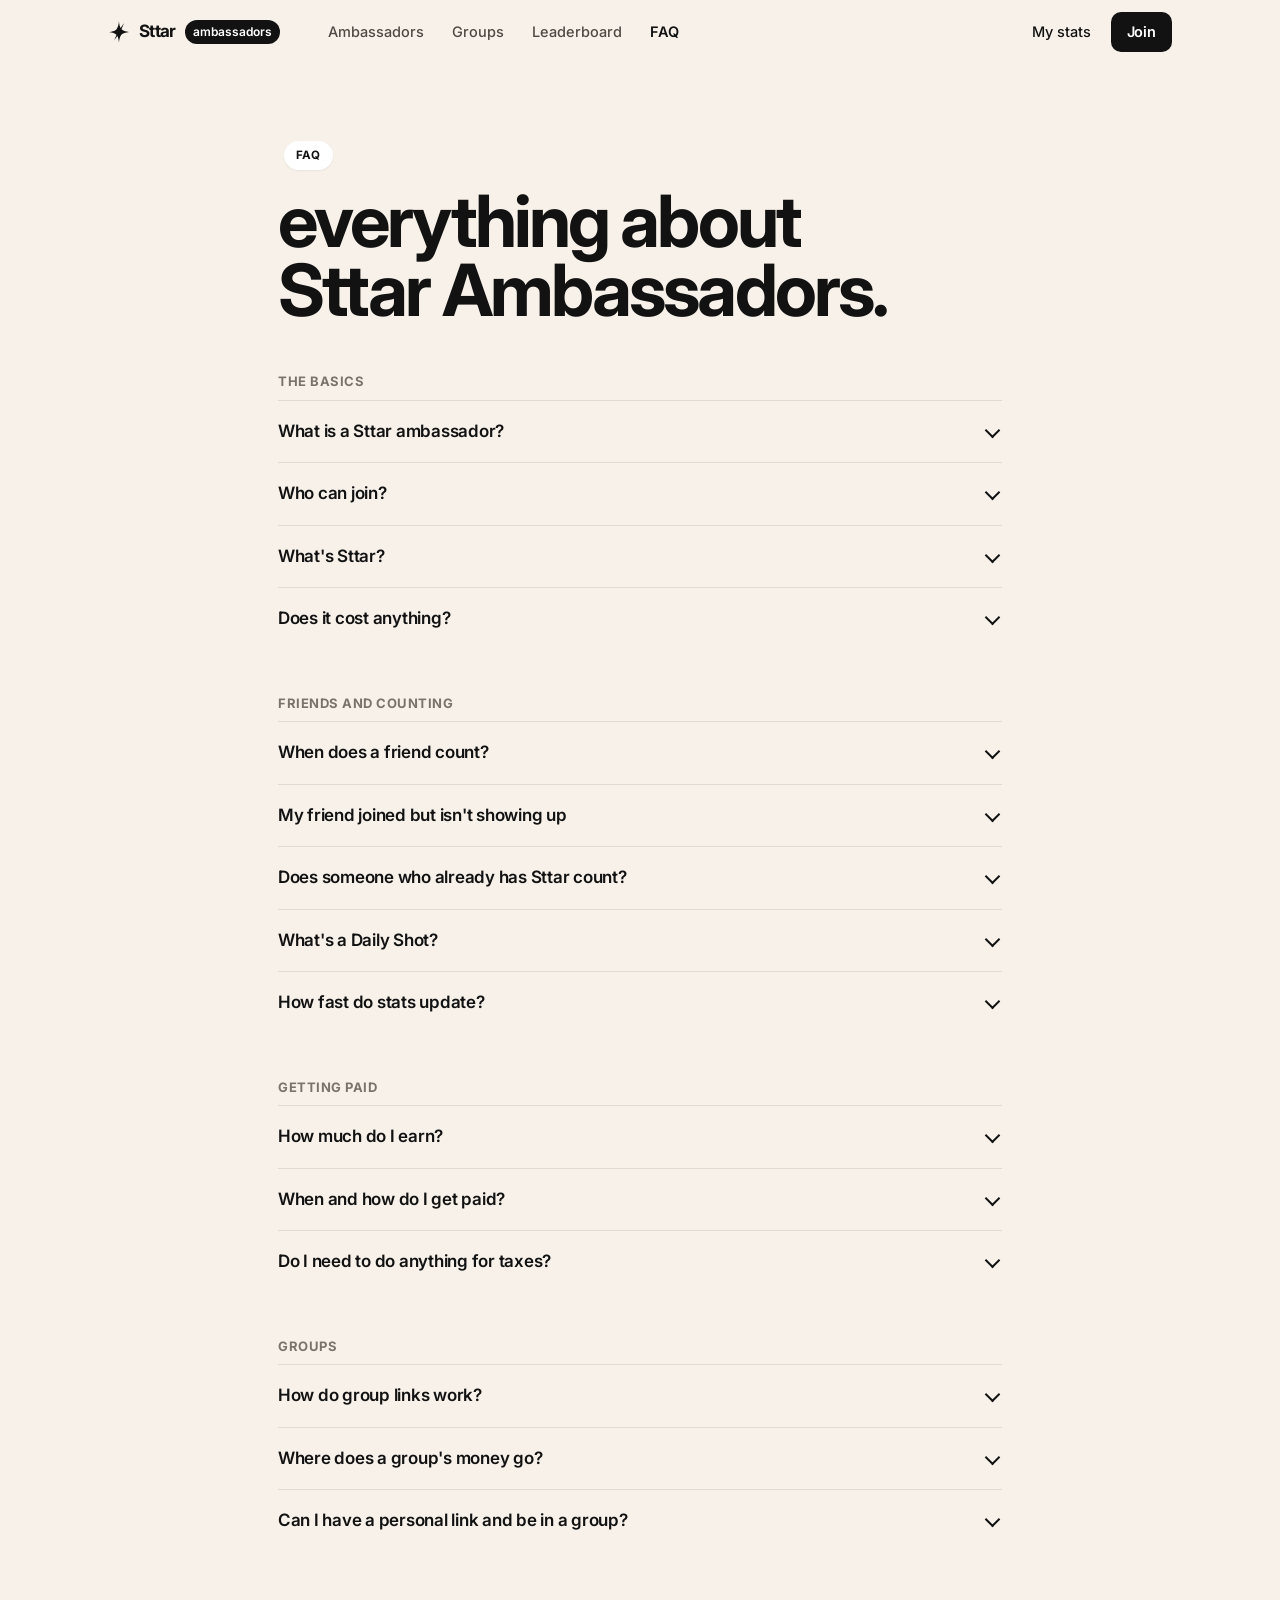
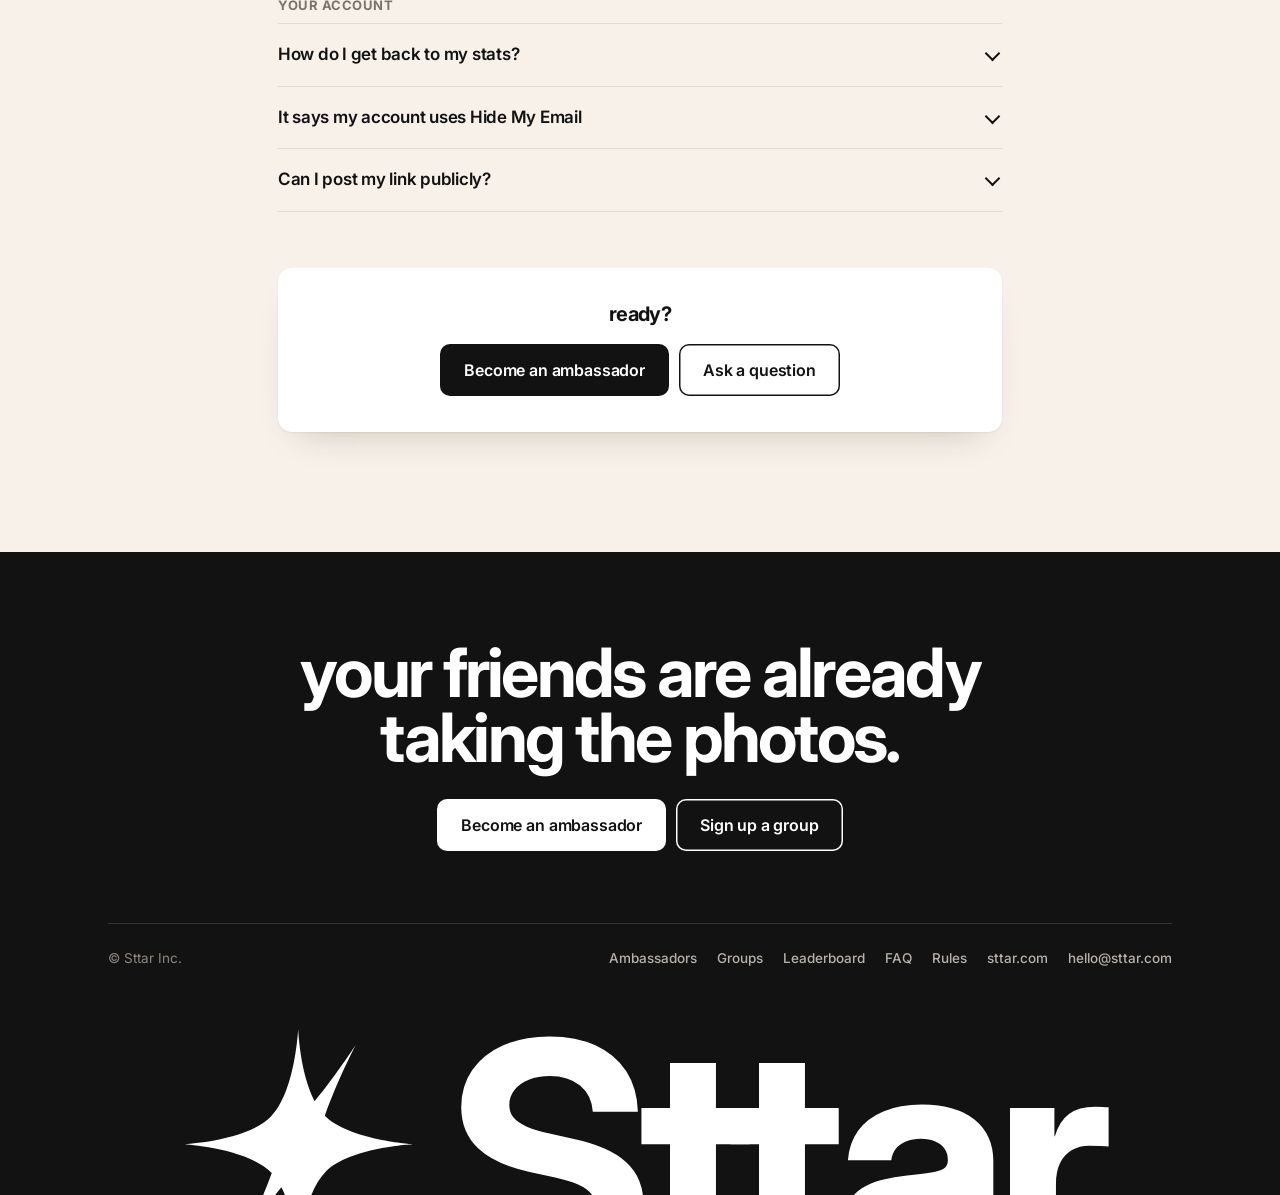
==== faq/index.html @ 3ce867e5 "Redesign with navigation, groups, leaderboard and FAQ" ====
<!doctype html>
<html lang="en">
<head>
<meta charset="utf-8">
<meta name="viewport" content="width=device-width, initial-scale=1, viewport-fit=cover">
<title>FAQ · Sttar Ambassadors</title>
<meta name="description" content="How Sttar Ambassadors works: links, counting friends, payouts and groups.">
<link rel="canonical" href="https://grow.sttar.com/faq/">
<meta property="og:type" content="website">
<meta property="og:site_name" content="Sttar">
<meta property="og:url" content="https://grow.sttar.com/faq/">
<meta property="og:title" content="FAQ · Sttar Ambassadors">
<meta property="og:description" content="How Sttar Ambassadors works: links, counting friends, payouts and groups.">
<meta property="og:image" content="https://sttar.com/assets/og-image.jpg">
<meta name="twitter:card" content="summary_large_image">
<meta name="theme-color" content="#F7F1EA">
<link rel="icon" href="https://sttar.com/favicon.ico" sizes="any">
<link rel="apple-touch-icon" href="https://sttar.com/assets/apple-touch-icon.png">
<link rel="preconnect" href="https://fonts.googleapis.com">
<link rel="preconnect" href="https://fonts.gstatic.com" crossorigin>
<link rel="stylesheet" href="https://fonts.googleapis.com/css2?family=Inter:wght@400;500;600;700;800&display=swap">
<link rel="stylesheet" href="/assets/grow.css">
</head>
<body data-page="faq">
<section class="section" style="padding-top:clamp(40px,6vw,80px)">
  <div class="container" style="max-width:820px">
    <span class="eyebrow pill">FAQ</span>
    <h1 class="h-lg">everything about<br>Sttar Ambassadors.</h1>
    <div class="faq" style="margin-top:48px">
      <h3>THE BASICS</h3>
      <details><summary>What is a Sttar ambassador?</summary><p>Someone who shares their own Sttar invite link with friends. When a new friend joins from it and starts posting, the ambassador gets paid.</p></details>
      <details><summary>Who can join?</summary><p>Anyone with a Sttar account. No follower count needed. Most friends join from group chats and direct messages.</p></details>
      <details><summary>What's Sttar?</summary><p>A social archive: up to five photos a day with your people, your friends' Daily Shots newest first with no algorithm, and an archive of your days that builds itself. <a href="https://sttar.com">sttar.com</a></p></details>
      <details><summary>Does it cost anything?</summary><p>No. Joining is free and so is Sttar.</p></details>

      <h3>FRIENDS AND COUNTING</h3>
      <details><summary>When does a friend count?</summary><p>When they make a brand-new Sttar account from your link, follow you first within 2 days, and post <span data-shots>3</span> Daily Shots in their first <span data-days>week</span>.</p></details>
      <details><summary>My friend joined but isn't showing up</summary><p>They need to follow you before anyone else. Your link opens your profile to make that easy. New friends appear on your stats page within an hour.</p></details>
      <details><summary>Does someone who already has Sttar count?</summary><p>No. Only accounts made after you got your link.</p></details>
      <details><summary>What's a Daily Shot?</summary><p>A photo posted to their Sttar of the Day. They can post up to 5 a day, and any <span data-shots>3</span> in their first <span data-days>week</span> count.</p></details>
      <details><summary>How fast do stats update?</summary><p>Every hour. Link visits update right away.</p></details>

      <h3 data-if-pay>GETTING PAID</h3>
      <details data-if-pay><summary>How much do I earn?</summary><p><b data-rate>$2</b> for each friend who qualifies<span data-if-cap>, up to <span data-cap>$50</span> a month</span>. Groups earn <b data-grate>$2</b> per friend for their cause<span data-if-gcap>, up to <span data-gcap>$200</span> a month</span>.</p></details>
      <details data-if-pay><summary>When and how do I get paid?</summary><p>Once a month by Venmo or Zelle, for friends who qualified the month before. Add where to send it on your stats page.</p></details>
      <details data-if-pay><summary>Do I need to do anything for taxes?</summary><p>You're responsible for taxes on what you earn. If you earn $600 or more in a year in the US, we may ask for tax details.</p></details>

      <h3>GROUPS</h3>
      <details><summary>How do group links work?</summary><p>Your sorority, frat or club signs up once and gets one link for everyone to share. A friend counts for the group when they join and follow your group's Sttar account first. <a href="/groups/">More about groups</a></p></details>
      <details><summary>Where does a group's money go?</summary><p>To the cause you pick when you sign up, like your philanthropy. We send it to the Venmo or Zelle you add on your group's stats page.</p></details>
      <details><summary>Can I have a personal link and be in a group?</summary><p>Yes, as long as the group uses a different Sttar account than yours, like a chapter account.</p></details>

      <h3>YOUR ACCOUNT</h3>
      <details><summary>How do I get back to my stats?</summary><p>Tap My stats at the top and sign in with your Sttar username and its email.</p></details>
      <details><summary>It says my account uses Hide My Email</summary><p>If you signed up to Sttar with Apple's Hide My Email, we can't check your email here. Message <a href="mailto:hello@sttar.com">hello@sttar.com</a> and we'll set you up.</p></details>
      <details><summary>Can I post my link publicly?</summary><p>Yes. Just mention you're a Sttar ambassador when you do. See the <a href="/rules/">program rules</a>.</p></details>
    </div>
    <div class="card center" style="margin-top:56px;padding:36px">
      <h2 class="h-md">ready?</h2>
      <div class="btn-row" style="justify-content:center;margin-top:20px"><a class="btn" href="/signup/">Become an ambassador</a><a class="btn ghost" href="mailto:hello@sttar.com">Ask a question</a></div>
    </div>
  </div>
</section>

<script src="/assets/grow.js"></script>
<script src="/assets/site.js"></script>
<script>
(function () { var G = window.GROW; G.get({ a: "public" }).then(function (d) { if (d && d.ok) G.fill(d.program); }).catch(function () {}); })();
</script>

</body>
</html>
---- assets/grow.css ----
/* grow.sttar.com — Sttar Ambassadors. Tokens follow sttar.com's design system. */
:root{
  --font-sans:'Inter',-apple-system,BlinkMacSystemFont,'Segoe UI',Roboto,'Helvetica Neue',Arial,sans-serif;
  --cream:#F7F1EA; --ink:#121212; --body:#4F4A45; --muted:#7A736C; --line:#E4DACF; --soft:#EFE7DD;
  --paper:#FFFFFF; --pink:#EA187E; --pink-200:#FFCBEB; --dark:#121212; --dark-2:#1E1E1E; --dark-line:#333;
  --ease:cubic-bezier(.22,.61,.36,1); --r:14px; --nav-h:64px;
  --shadow:0 1px 2px rgba(67,41,12,.07),0 18px 36px -22px rgba(67,41,12,.28);
}
*{box-sizing:border-box}
html{background:var(--cream);scroll-padding-top:calc(var(--nav-h) + 12px)}
body{margin:0;background:var(--cream);color:var(--body);font-family:var(--font-sans);font-size:16px;line-height:1.5;
  -webkit-font-smoothing:antialiased;-webkit-tap-highlight-color:transparent;padding-top:var(--nav-h)}
a{color:var(--ink)}
::selection{background:var(--pink-200)}
img{display:block;max-width:100%}
h1,h2,h3{color:var(--ink);margin:0;font-weight:700;letter-spacing:-.04em;text-wrap:balance}
p{margin:0}
[hidden]{display:none!important}

/* ---------- layout ---------- */
.container{width:100%;max-width:1160px;margin:0 auto;padding:0 clamp(20px,4vw,48px)}
.narrow{max-width:560px}
.section{padding:clamp(64px,10vw,120px) 0}
.section.tight{padding:clamp(40px,6vw,72px) 0}
.eyebrow{display:inline-block;font-size:13px;font-weight:600;letter-spacing:.02em;color:var(--muted);margin-bottom:16px}
.eyebrow.pill{padding:6px 12px;border-radius:99px;background:var(--paper);color:var(--ink);box-shadow:var(--shadow)}
.h-xl{font-size:clamp(48px,8.4vw,108px);line-height:.92;letter-spacing:-.05em}
.h-lg{font-size:clamp(38px,6vw,72px);line-height:.96}
.h-md{font-size:clamp(28px,4vw,40px);line-height:1.02}
.lede{font-size:clamp(17px,1.5vw,20px);line-height:1.5;color:var(--body);max-width:520px}
.center{text-align:center}
.center .lede{margin-left:auto;margin-right:auto}
.muted{color:var(--muted)}
.small{font-size:13.5px}

/* ---------- nav ---------- */
.nav{position:fixed;top:0;left:0;right:0;z-index:100;height:var(--nav-h);background:rgba(247,241,234,.84);
  -webkit-backdrop-filter:saturate(1.6) blur(14px);backdrop-filter:saturate(1.6) blur(14px);border-bottom:1px solid transparent;transition:border-color .2s var(--ease)}
.nav.scrolled{border-bottom-color:var(--line)}
.nav-in{height:100%;display:flex;align-items:center;gap:28px}
.brand{display:flex;align-items:center;gap:9px;text-decoration:none;color:var(--ink);flex:none}
.brand svg{width:22px;height:22px}
.brand b{font-size:17px;font-weight:700;letter-spacing:-.04em}
.brand i{font-style:normal;font-size:12px;font-weight:600;padding:3px 8px;border-radius:99px;background:var(--ink);color:#fff}
.nav-links{display:flex;gap:4px;margin-left:8px}
.nav-links a{padding:8px 12px;border-radius:8px;font-size:14.5px;font-weight:500;color:var(--body);text-decoration:none;transition:background .15s,color .15s}
.nav-links a:hover{background:rgba(18,18,18,.05);color:var(--ink)}
.nav-links a[aria-current=page]{color:var(--ink);font-weight:600}
.nav-right{margin-left:auto;display:flex;align-items:center;gap:8px}
.nav-right .link{font-size:14.5px;font-weight:500;color:var(--ink);text-decoration:none;padding:8px 12px;border-radius:8px}
.nav-right .link:hover{background:rgba(18,18,18,.05)}
.menu-btn{display:none;width:42px;height:42px;border:0;background:none;border-radius:8px;cursor:pointer;padding:0;align-items:center;justify-content:center}
.menu-btn span{display:block;width:20px;height:2px;background:var(--ink);border-radius:2px;position:relative;transition:background .2s}
.menu-btn span::before,.menu-btn span::after{content:"";position:absolute;left:0;width:20px;height:2px;background:var(--ink);border-radius:2px;transition:transform .2s var(--ease)}
.menu-btn span::before{top:-6px}.menu-btn span::after{top:6px}
.menu-open .menu-btn span{background:transparent}
.menu-open .menu-btn span::before{transform:translateY(6px) rotate(45deg)}
.menu-open .menu-btn span::after{transform:translateY(-6px) rotate(-45deg)}
.sheet{position:fixed;top:var(--nav-h);left:0;right:0;bottom:0;z-index:99;background:var(--cream);padding:20px clamp(20px,4vw,48px) 40px;
  display:flex;flex-direction:column;opacity:0;pointer-events:none;transform:translateY(-8px);transition:opacity .2s var(--ease),transform .2s var(--ease)}
.menu-open .sheet{opacity:1;pointer-events:auto;transform:none}
.sheet a{font-size:30px;font-weight:700;letter-spacing:-.04em;color:var(--ink);text-decoration:none;padding:10px 0;border-bottom:1px solid var(--line)}
.sheet a.btn{margin-top:24px;font-size:16px;letter-spacing:-.01em;border:0;padding:0 24px;color:#fff}
@media (max-width:860px){
  .nav-links,.nav-right .link{display:none}
  .menu-btn{display:inline-flex}
}
@media (min-width:861px){.sheet{display:none}}

/* ---------- buttons ---------- */
.btn{display:inline-flex;align-items:center;justify-content:center;gap:8px;height:52px;padding:0 24px;border:0;border-radius:10px;
  background:var(--ink);color:#fff;text-decoration:none;font:inherit;font-size:16px;font-weight:600;letter-spacing:-.01em;cursor:pointer;
  transition:transform .16s var(--ease),background .16s,opacity .16s;touch-action:manipulation;white-space:nowrap}
.btn:hover{background:#000}
.btn:active{transform:scale(.97)}
.btn:focus-visible{outline:none;box-shadow:0 0 0 4px rgba(18,18,18,.18)}
.btn[disabled]{opacity:.5;cursor:default}
.btn.ghost{background:transparent;color:var(--ink);box-shadow:inset 0 0 0 1.5px var(--ink)}
.btn.ghost:hover{background:rgba(18,18,18,.05)}
.btn.light{background:#fff;color:var(--ink)}
.btn.light:hover{background:var(--cream)}
.btn.ghost-light{background:transparent;color:#fff;box-shadow:inset 0 0 0 1.5px #fff}
.btn.ghost-light:hover{background:rgba(255,255,255,.08)}
.btn.sm{height:40px;padding:0 16px;font-size:14.5px}
.btn.block{display:flex;width:100%}
.btn-row{display:flex;gap:10px;flex-wrap:wrap}
.center .btn-row{justify-content:center}
.linkish{display:inline-block;padding:0;border:0;background:none;font:inherit;font-size:14px;font-weight:600;color:var(--ink);text-decoration:underline;text-underline-offset:3px;cursor:pointer}

/* ---------- hero ---------- */
.hero{padding:clamp(40px,7vw,88px) 0 clamp(56px,8vw,104px);overflow:hidden}
.hero-grid{display:grid;grid-template-columns:1.05fr .95fr;gap:clamp(32px,5vw,72px);align-items:center}
.hero .lede{margin-top:22px}
.hero .btn-row{margin-top:32px}
.hero-note{margin-top:16px;font-size:13.5px;color:var(--muted)}
@media (max-width:860px){.hero-grid{grid-template-columns:1fr}.hero-art{order:-1}}

.stack{position:relative;height:clamp(330px,40vw,480px);max-width:440px;margin:0 auto;width:100%}
.polaroid{position:absolute;width:54%;background:#fff;padding:9px 9px 32px;box-shadow:0 18px 40px -14px rgba(18,18,18,.35);transition:transform 1s var(--ease)}
.polaroid .ph{aspect-ratio:4/5;background:var(--soft);overflow:hidden}
.polaroid .ph img{width:100%;height:100%;object-fit:cover}
.polaroid .meta{position:absolute;left:10px;right:10px;bottom:11px;display:flex;justify-content:space-between;font-size:11px;font-weight:500;color:var(--muted);line-height:1}
.polaroid .meta b{color:var(--ink);font-weight:600}
.p1{left:2%;top:13%;transform:rotate(-4deg)}
.p2{left:23%;top:3%;transform:rotate(1deg);z-index:2}
.p3{right:1%;top:15%;transform:rotate(5deg);z-index:1}
.stack.in .p1{transform:rotate(-11deg) translate(-5%,3%)}
.stack.in .p2{transform:rotate(2deg) translateY(-2%)}
.stack.in .p3{transform:rotate(12deg) translate(5%,3%)}
.chip{position:absolute;z-index:3;display:flex;align-items:center;gap:10px;padding:9px 14px 9px 9px;background:#fff;border-radius:99px;
  box-shadow:var(--shadow);font-size:14px;font-weight:600;color:var(--ink);white-space:nowrap;opacity:0;transform:translateY(10px);transition:opacity .6s var(--ease) .5s,transform .6s var(--ease) .5s}
.stack.in .chip{opacity:1;transform:none}
.stack.in .chip.c2{transition-delay:.8s}
.chip .dot{width:30px;height:30px;border-radius:50%;background:var(--ink);color:#fff;display:grid;place-items:center;font-size:13px;font-weight:700}
.chip.c1{left:0;bottom:6%}
.chip.c2{right:0;bottom:26%}

/* ---------- reveal ---------- */
.reveal{opacity:0;transform:translateY(18px);transition:opacity .7s var(--ease),transform .7s var(--ease)}
.reveal.on{opacity:1;transform:none}
@media (prefers-reduced-motion:reduce){.reveal,.chip{opacity:1;transform:none;transition:none}.polaroid{transition:none}}

/* ---------- cards ---------- */
.card{background:var(--paper);border-radius:var(--r);padding:24px;box-shadow:var(--shadow)}
.card + .card{margin-top:14px}
.grid3{display:grid;grid-template-columns:repeat(3,1fr);gap:16px}
.grid2{display:grid;grid-template-columns:repeat(2,1fr);gap:16px}
@media (max-width:860px){.grid3,.grid2{grid-template-columns:1fr}}
.step{padding:28px 24px 26px}
.step .n{width:36px;height:36px;border-radius:50%;background:var(--ink);color:#fff;display:grid;place-items:center;font-weight:700;font-size:15px;margin-bottom:22px}
.step h3{font-size:22px;letter-spacing:-.03em;line-height:1.1}
.step p{margin-top:10px;font-size:15.5px}
.sec-head{margin-bottom:36px}
.sec-head .lede{margin-top:14px}

/* ---------- numbers band ---------- */
.band{display:grid;grid-template-columns:repeat(4,1fr);gap:16px}
.band .card{padding:22px}
.band .v{font-size:clamp(32px,4vw,44px);font-weight:800;letter-spacing:-.05em;color:var(--ink);line-height:1}
.band .l{margin-top:8px;font-size:13.5px;font-weight:600;color:var(--muted)}
@media (max-width:860px){.band{grid-template-columns:repeat(2,1fr)}}

/* ---------- calculator ---------- */
.calc{display:grid;grid-template-columns:1fr 1fr;gap:clamp(24px,4vw,56px);align-items:center}
.calc .big{font-size:clamp(72px,11vw,136px);font-weight:800;letter-spacing:-.06em;color:var(--ink);line-height:.9;font-variant-numeric:tabular-nums}
.calc .sub{margin-top:14px;font-size:15px;color:var(--muted)}
.range{width:100%;-webkit-appearance:none;appearance:none;height:6px;border-radius:6px;background:var(--soft);outline:none;margin:26px 0 10px}
.range::-webkit-slider-thumb{-webkit-appearance:none;appearance:none;width:28px;height:28px;border-radius:50%;background:var(--ink);cursor:pointer;box-shadow:0 0 0 6px #fff,0 2px 10px rgba(0,0,0,.25)}
.range::-moz-range-thumb{width:28px;height:28px;border:0;border-radius:50%;background:var(--ink);cursor:pointer;box-shadow:0 0 0 6px #fff,0 2px 10px rgba(0,0,0,.25)}
.range-labels{display:flex;justify-content:space-between;font-size:13px;color:var(--muted);font-weight:500}
.friends-n{font-size:22px;font-weight:700;color:var(--ink);letter-spacing:-.03em}
@media (max-width:860px){.calc{grid-template-columns:1fr}}

/* ---------- dark section ---------- */
.dark{background:var(--dark);color:#B8B2AB}
.dark h1,.dark h2,.dark h3{color:#fff}
.dark .eyebrow{color:#8E8780}
.dark .lede{color:#B8B2AB}
.dark .card{background:var(--dark-2);box-shadow:none;border:1px solid var(--dark-line)}
.tick{list-style:none;padding:0;margin:24px 0 0;display:grid;gap:12px}
.tick li{position:relative;padding-left:34px;font-size:16px}
.tick li::before{content:"✓";position:absolute;left:0;top:1px;width:22px;height:22px;border-radius:50%;background:var(--ink);color:#fff;font-size:12px;font-weight:700;display:grid;place-items:center}
.dark .tick li::before{background:#fff;color:var(--ink)}
.split{display:grid;grid-template-columns:1fr 1fr;gap:clamp(32px,5vw,80px);align-items:center}
@media (max-width:860px){.split{grid-template-columns:1fr}}
.groupcard{padding:28px}
.groupcard .gname{font-size:28px;font-weight:700;letter-spacing:-.04em;color:#fff;line-height:1.05}
.groupcard .gl{margin-top:6px;font-size:14px;color:#8E8780}
.groupcard .raise{margin-top:26px;display:flex;justify-content:space-between;align-items:baseline;border-top:1px solid var(--dark-line);padding-top:18px;font-size:14px}
.groupcard .raise b{font-size:40px;font-weight:800;letter-spacing:-.05em;color:#fff}
.groupcard .bar{margin-top:14px;height:8px;border-radius:8px;background:#333;overflow:hidden}
.groupcard .bar i{display:block;height:100%;width:0;background:#fff;border-radius:8px;transition:width 1.4s var(--ease) .2s}
.reveal.on .groupcard .bar i,.groupcard.on .bar i{width:64%}
.example{display:inline-block;margin-top:14px;font-size:12px;font-weight:600;color:#8E8780;letter-spacing:.02em}

/* ---------- leaderboard ---------- */
.lb-row{display:flex;align-items:center;gap:14px;padding:14px 0;border-top:1px solid var(--line)}
.lb-row:first-child{border-top:0;padding-top:4px}
.lb-row:last-child{padding-bottom:4px}
.lb-rank{width:32px;height:32px;flex:none;border-radius:50%;background:var(--soft);color:var(--ink);display:grid;place-items:center;font-size:14px;font-weight:700}
.lb-row:first-child .lb-rank{background:var(--ink);color:#fff}
.lb-name{flex:1;min-width:0;font-weight:600;font-size:16px;color:var(--ink);overflow:hidden;text-overflow:ellipsis;white-space:nowrap}
.lb-num{font-size:14px;color:var(--muted);white-space:nowrap}
.lb-num b{color:var(--ink);font-size:16px}
.lb-row.you .lb-name{font-weight:800}
.empty{padding:28px 8px;text-align:center;color:var(--muted);font-size:15px}
.empty b{display:block;color:var(--ink);font-size:18px;margin-bottom:6px;letter-spacing:-.02em}

/* ---------- faq ---------- */
.faq details{border-top:1px solid var(--line);padding:18px 0}
.faq details:last-of-type{border-bottom:1px solid var(--line)}
.faq summary{list-style:none;cursor:pointer;display:flex;justify-content:space-between;gap:16px;font-size:17px;font-weight:600;color:var(--ink);letter-spacing:-.015em}
.faq summary::-webkit-details-marker{display:none}
.faq summary::after{content:"";flex:none;width:9px;height:9px;margin:6px 4px 0 0;border-right:2px solid var(--ink);border-bottom:2px solid var(--ink);transform:rotate(45deg);transition:transform .2s var(--ease)}
.faq details[open] summary::after{transform:rotate(-135deg);margin-top:10px}
.faq details p{margin-top:10px;font-size:15.5px;max-width:680px}
.faq h3{font-size:13px;letter-spacing:.04em;font-weight:700;color:var(--muted);margin:44px 0 8px}
.faq h3:first-child{margin-top:0}

/* ---------- forms ---------- */
label{display:block;font-size:14px;font-weight:600;color:var(--ink);margin:0 0 7px}
.hint{display:block;font-size:13px;color:var(--muted);font-weight:400;margin-top:6px}
.field{margin-bottom:16px}
input[type=text],input[type=email]{width:100%;height:52px;padding:0 14px;border:1.5px solid var(--line);border-radius:10px;background:#fff;
  font:inherit;font-size:16px;color:var(--ink);outline:none;transition:border-color .15s;-webkit-appearance:none;appearance:none}
input:focus{border-color:var(--ink)}
.at{position:relative}
.at span{position:absolute;left:14px;top:0;height:52px;display:flex;align-items:center;color:var(--muted);font-size:16px;pointer-events:none}
.at input{padding-left:30px}
.msg{margin-top:12px;font-size:14.5px;font-weight:500;min-height:1.4em}
.msg.err{color:#B3261E}
.tabs{display:flex;padding:4px;border-radius:12px;background:var(--soft);gap:4px;margin-bottom:24px}
.tabs button{flex:1;border:0;background:none;font:inherit;font-size:15px;font-weight:600;color:var(--muted);padding:11px 10px;border-radius:9px;cursor:pointer}
.tabs button[aria-selected=true]{background:#fff;color:var(--ink);box-shadow:0 1px 3px rgba(0,0,0,.08)}
.legend{font-size:14px;font-weight:700;color:var(--muted);margin:22px 0 12px;padding-top:18px;border-top:1px solid var(--line)}
.form-wrap{display:grid;grid-template-columns:.9fr 1.1fr;gap:clamp(32px,5vw,80px);align-items:start}
@media (max-width:860px){.form-wrap{grid-template-columns:1fr}}

/* ---------- stats page ---------- */
.dash-head{display:flex;align-items:flex-end;justify-content:space-between;gap:20px;flex-wrap:wrap}
.dash-head h1{font-size:clamp(38px,6vw,64px);line-height:.95}
.dash-head .tagline{margin-top:10px;font-size:16px}
.tiles{display:grid;grid-template-columns:repeat(4,1fr);gap:12px;margin-top:28px}
.tile{background:#fff;border-radius:var(--r);padding:18px;box-shadow:var(--shadow)}
.tile .n{font-size:clamp(30px,4vw,40px);font-weight:800;letter-spacing:-.05em;color:var(--ink);line-height:1}
.tile .l{margin-top:8px;font-size:13px;font-weight:600;color:var(--muted)}
@media (max-width:640px){.tiles{grid-template-columns:repeat(2,1fr)}}
.dash{display:grid;grid-template-columns:1.15fr .85fr;gap:16px;margin-top:16px;align-items:start}
.dash > div{min-width:0}
.dash > div > .card + .card{margin-top:16px}
@media (max-width:900px){.dash{grid-template-columns:1fr}}
.card h2{font-size:20px;letter-spacing:-.03em;margin-bottom:14px}
.linkbox{display:block;padding:14px;border-radius:10px;background:var(--cream);font-size:15.5px;font-weight:600;color:var(--ink);word-break:break-all;margin-bottom:12px;user-select:all;-webkit-user-select:all}
.row{display:flex;gap:10px}
.row > *{flex:1}
.friend{display:flex;align-items:center;justify-content:space-between;gap:12px;padding:13px 0;border-top:1px solid var(--line)}
.friend:first-child{border-top:0;padding-top:2px}
.friend .who{font-weight:600;font-size:15.5px;color:var(--ink);overflow:hidden;text-overflow:ellipsis;white-space:nowrap}
.friend .meta{font-size:13px;color:var(--muted);margin-top:2px}
.dots{display:flex;gap:5px;flex:none}
.dots i{width:12px;height:12px;border-radius:50%;border:1.5px solid var(--ink)}
.dots i.on{background:var(--ink)}
.tag{flex:none;font-size:12.5px;font-weight:700;padding:5px 10px;border-radius:99px;background:var(--ink);color:#fff}
.tag.off{background:var(--soft);color:var(--muted)}
.money{display:flex;justify-content:space-between;align-items:baseline;gap:12px;padding:10px 0;font-size:15.5px}
.money + .money{border-top:1px solid var(--line)}
.money b{color:var(--ink);font-weight:700}
.money.big b{font-size:28px;letter-spacing:-.04em}
.caption{display:flex;align-items:center;gap:12px;width:100%;margin-top:10px;padding:13px 14px;border:0;border-radius:10px;background:var(--cream);
  font:inherit;font-size:14.5px;line-height:1.4;color:var(--ink);text-align:left;cursor:pointer;transition:transform .15s}
.caption:active{transform:scale(.985)}
.caption span{flex:1;word-break:break-word}
.caption em{flex:none;font-style:normal;font-size:12.5px;font-weight:700;padding:5px 10px;border-radius:99px;background:var(--ink);color:#fff}
.skeleton{color:transparent!important;background:var(--soft);border-radius:8px;animation:pulse 1.2s ease-in-out infinite}
@keyframes pulse{50%{opacity:.5}}

/* ---------- table (team) ---------- */
.scroll{overflow-x:auto;-webkit-overflow-scrolling:touch}
table{width:100%;border-collapse:collapse;font-size:14.5px}
th{font-size:12px;font-weight:700;color:var(--muted);text-align:right;padding:10px;white-space:nowrap}
td{padding:13px 10px;border-top:1px solid var(--line);text-align:right;white-space:nowrap;color:var(--ink)}
th:first-child,td:first-child{text-align:left}
tr.c{cursor:pointer}
tr.c td:first-child{font-weight:700}
tr.d td{background:var(--cream);white-space:normal;text-align:left;padding:14px}
.pill{display:inline-block;font-size:11.5px;font-weight:700;padding:3px 8px;border-radius:99px;background:var(--soft);color:var(--ink);margin-left:6px;vertical-align:2px}

/* ---------- footer ---------- */
.footer{background:var(--dark);color:#8E8780;padding:88px 0 0;overflow:hidden}
.footer-cta{text-align:center}
.footer-cta h2{color:#fff;font-size:clamp(36px,6vw,68px);line-height:.95}
.footer-cta .btn-row{justify-content:center;margin-top:30px}
.footer-row{display:flex;justify-content:space-between;align-items:center;gap:20px;flex-wrap:wrap;margin-top:72px;padding-top:24px;border-top:1px solid var(--dark-line);font-size:13.5px}
.footer-row nav{display:flex;gap:20px;flex-wrap:wrap}
.footer-row a{color:#B8B2AB;text-decoration:none;font-weight:500}
.footer-row a:hover{color:#fff}
.wordmark{display:flex;align-items:flex-start;justify-content:center;gap:.06em;margin-top:28px;height:.62em;font-size:clamp(110px,25vw,380px);overflow:hidden;line-height:1}
.wordmark svg{width:.72em;height:.72em;margin-top:.1em;margin-right:.04em;flex:none}
.wordmark span{font-weight:700;letter-spacing:-.05em;color:#fff;white-space:nowrap}
.foot-mini{padding:48px 0;text-align:center;font-size:13.5px;color:var(--muted)}
.foot-mini nav{display:flex;gap:18px;justify-content:center;flex-wrap:wrap}
.foot-mini a{color:var(--muted);text-decoration:none;font-weight:500}
.toolbar{display:flex;flex-wrap:wrap;gap:10px;align-items:center;margin-top:20px}
.toolbar .at{flex:1;min-width:200px}
.toolbar input{height:42px}
.toolbar .at span{height:42px}
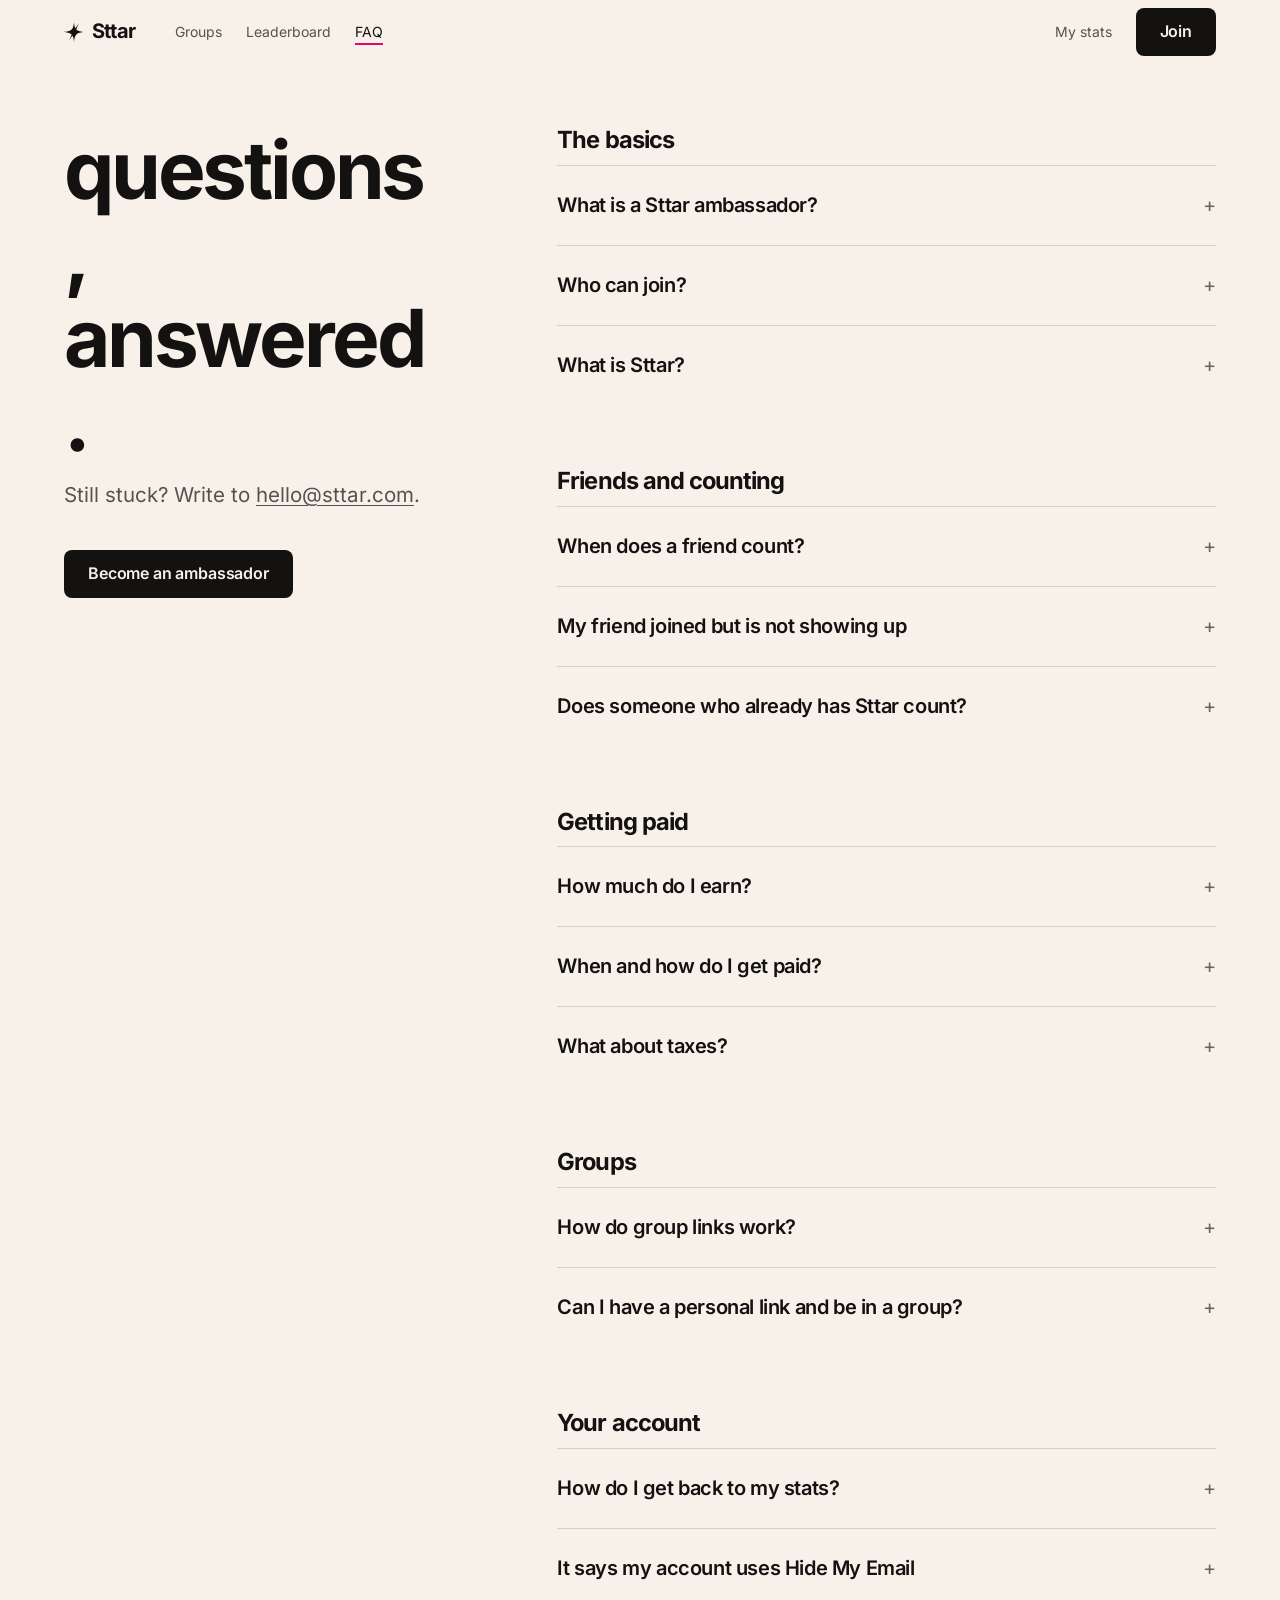
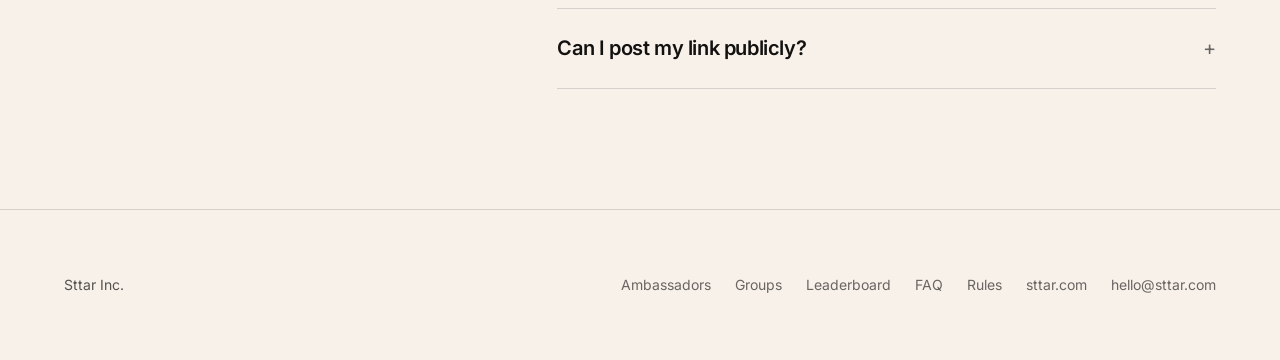
==== commit 1ea116e6: "Redesign: polaroid wall, no earnings cap" ====
--- a/faq/index.html
+++ b/faq/index.html
@@ -2,71 +2,64 @@
 <html lang="en">
 <head>
 <meta charset="utf-8">
+<script>document.documentElement.classList.add("js")</script>
 <meta name="viewport" content="width=device-width, initial-scale=1, viewport-fit=cover">
-<title>FAQ · Sttar Ambassadors</title>
-<meta name="description" content="How Sttar Ambassadors works: links, counting friends, payouts and groups.">
+<title>FAQ, Sttar ambassadors</title>
+<meta name="description" content="How Sttar ambassadors works: links, counting friends, payouts and groups.">
 <link rel="canonical" href="https://grow.sttar.com/faq/">
 <meta property="og:type" content="website">
 <meta property="og:site_name" content="Sttar">
 <meta property="og:url" content="https://grow.sttar.com/faq/">
-<meta property="og:title" content="FAQ · Sttar Ambassadors">
-<meta property="og:description" content="How Sttar Ambassadors works: links, counting friends, payouts and groups.">
+<meta property="og:title" content="FAQ, Sttar ambassadors">
+<meta property="og:description" content="How Sttar ambassadors works: links, counting friends, payouts and groups.">
 <meta property="og:image" content="https://sttar.com/assets/og-image.jpg">
 <meta name="twitter:card" content="summary_large_image">
 <meta name="theme-color" content="#F7F1EA">
 <link rel="icon" href="https://sttar.com/favicon.ico" sizes="any">
 <link rel="apple-touch-icon" href="https://sttar.com/assets/apple-touch-icon.png">
-<link rel="preconnect" href="https://fonts.googleapis.com">
-<link rel="preconnect" href="https://fonts.gstatic.com" crossorigin>
-<link rel="stylesheet" href="https://fonts.googleapis.com/css2?family=Inter:wght@400;500;600;700;800&display=swap">
-<link rel="stylesheet" href="/assets/grow.css">
+<link rel="preload" href="../assets/fonts/inter-latin-400-normal.woff2" as="font" type="font/woff2" crossorigin>
+<link rel="preload" href="../assets/fonts/inter-latin-700-normal.woff2" as="font" type="font/woff2" crossorigin>
+<link rel="stylesheet" href="../assets/site.css">
 </head>
-<body data-page="faq">
-<section class="section" style="padding-top:clamp(40px,6vw,80px)">
-  <div class="container" style="max-width:820px">
-    <span class="eyebrow pill">FAQ</span>
-    <h1 class="h-lg">everything about<br>Sttar Ambassadors.</h1>
-    <div class="faq" style="margin-top:48px">
-      <h3>THE BASICS</h3>
-      <details><summary>What is a Sttar ambassador?</summary><p>Someone who shares their own Sttar invite link with friends. When a new friend joins from it and starts posting, the ambassador gets paid.</p></details>
-      <details><summary>Who can join?</summary><p>Anyone with a Sttar account. No follower count needed. Most friends join from group chats and direct messages.</p></details>
-      <details><summary>What's Sttar?</summary><p>A social archive: up to five photos a day with your people, your friends' Daily Shots newest first with no algorithm, and an archive of your days that builds itself. <a href="https://sttar.com">sttar.com</a></p></details>
-      <details><summary>Does it cost anything?</summary><p>No. Joining is free and so is Sttar.</p></details>
+<body data-page="faq" data-footer="mini">
+<main class="sec-s">
+  <div class="container grid12 rows">
+    <div class="rows-head">
+      <h1>questions, answered.</h1>
+      <p class="lead">Still stuck? Write to <a href="mailto:hello@sttar.com">hello@sttar.com</a>.</p>
+      <div class="actions mt-xl"><a class="btn" href="/signup/">Become an ambassador</a></div>
+    </div>
+    <div class="rows-body faq">
+      <h2 class="group-head">The basics</h2>
+      <details><summary>What is a Sttar ambassador?</summary><p>Someone who shares their own Sttar invite link. When a new friend joins from it and starts posting, the ambassador gets paid.</p></details>
+      <details><summary>Who can join?</summary><p>Anyone with a Sttar account. You do not need followers. Most friends join from group chats.</p></details>
+      <details><summary>What is Sttar?</summary><p>Up to five photos a day with your people. Friends’ Daily Shots come newest first, with no algorithm, and your days build into an archive. <a href="https://sttar.com">sttar.com</a></p></details>
 
-      <h3>FRIENDS AND COUNTING</h3>
-      <details><summary>When does a friend count?</summary><p>When they make a brand-new Sttar account from your link, follow you first within 2 days, and post <span data-shots>3</span> Daily Shots in their first <span data-days>week</span>.</p></details>
-      <details><summary>My friend joined but isn't showing up</summary><p>They need to follow you before anyone else. Your link opens your profile to make that easy. New friends appear on your stats page within an hour.</p></details>
+      <h2 class="group-head">Friends and counting</h2>
+      <details><summary>When does a friend count?</summary><p>When they make a new Sttar account from your link, follow you first within 2 days, and post <span data-shots>3</span> Daily Shots in their first <span data-days>week</span>.</p></details>
+      <details><summary>My friend joined but is not showing up</summary><p>They need to follow you before anyone else. Your link opens your profile to make that easy. New friends appear on your stats page within an hour.</p></details>
       <details><summary>Does someone who already has Sttar count?</summary><p>No. Only accounts made after you got your link.</p></details>
-      <details><summary>What's a Daily Shot?</summary><p>A photo posted to their Sttar of the Day. They can post up to 5 a day, and any <span data-shots>3</span> in their first <span data-days>week</span> count.</p></details>
-      <details><summary>How fast do stats update?</summary><p>Every hour. Link visits update right away.</p></details>
 
-      <h3 data-if-pay>GETTING PAID</h3>
-      <details data-if-pay><summary>How much do I earn?</summary><p><b data-rate>$2</b> for each friend who qualifies<span data-if-cap>, up to <span data-cap>$50</span> a month</span>. Groups earn <b data-grate>$2</b> per friend for their cause<span data-if-gcap>, up to <span data-gcap>$200</span> a month</span>.</p></details>
+      <h2 class="group-head" data-if-pay>Getting paid</h2>
+      <details data-if-pay><summary>How much do I earn?</summary><p><span data-rate>$2</span> for each friend who qualifies<span data-if-cap>, up to <span data-cap>$50</span> a month</span>. Groups earn <span data-grate>$2</span> per friend for their cause<span data-if-gcap>, up to <span data-gcap>$200</span> a month</span>.</p></details>
       <details data-if-pay><summary>When and how do I get paid?</summary><p>Once a month by Venmo or Zelle, for friends who qualified the month before. Add where to send it on your stats page.</p></details>
-      <details data-if-pay><summary>Do I need to do anything for taxes?</summary><p>You're responsible for taxes on what you earn. If you earn $600 or more in a year in the US, we may ask for tax details.</p></details>
+      <details data-if-pay><summary>What about taxes?</summary><p>You are responsible for taxes on what you earn. If you earn $600 or more in a year in the US, we may ask for tax details.</p></details>
 
-      <h3>GROUPS</h3>
-      <details><summary>How do group links work?</summary><p>Your sorority, frat or club signs up once and gets one link for everyone to share. A friend counts for the group when they join and follow your group's Sttar account first. <a href="/groups/">More about groups</a></p></details>
-      <details><summary>Where does a group's money go?</summary><p>To the cause you pick when you sign up, like your philanthropy. We send it to the Venmo or Zelle you add on your group's stats page.</p></details>
-      <details><summary>Can I have a personal link and be in a group?</summary><p>Yes, as long as the group uses a different Sttar account than yours, like a chapter account.</p></details>
+      <h2 class="group-head">Groups</h2>
+      <details><summary>How do group links work?</summary><p>Your group signs up once and gets one link for everyone. A friend counts for the group when they join and follow your group’s Sttar account first. <a href="/groups/">More on groups</a></p></details>
+      <details><summary>Can I have a personal link and be in a group?</summary><p>Yes, as long as the group uses a different Sttar account, like a chapter account.</p></details>
 
-      <h3>YOUR ACCOUNT</h3>
+      <h2 class="group-head">Your account</h2>
       <details><summary>How do I get back to my stats?</summary><p>Tap My stats at the top and sign in with your Sttar username and its email.</p></details>
-      <details><summary>It says my account uses Hide My Email</summary><p>If you signed up to Sttar with Apple's Hide My Email, we can't check your email here. Message <a href="mailto:hello@sttar.com">hello@sttar.com</a> and we'll set you up.</p></details>
-      <details><summary>Can I post my link publicly?</summary><p>Yes. Just mention you're a Sttar ambassador when you do. See the <a href="/rules/">program rules</a>.</p></details>
-    </div>
-    <div class="card center" style="margin-top:56px;padding:36px">
-      <h2 class="h-md">ready?</h2>
-      <div class="btn-row" style="justify-content:center;margin-top:20px"><a class="btn" href="/signup/">Become an ambassador</a><a class="btn ghost" href="mailto:hello@sttar.com">Ask a question</a></div>
+      <details><summary>It says my account uses Hide My Email</summary><p>If you joined Sttar with Apple’s Hide My Email, we cannot check your email here. Write to <a href="mailto:hello@sttar.com">hello@sttar.com</a> and we will set you up.</p></details>
+      <details><summary>Can I post my link publicly?</summary><p>Yes. Say you are a Sttar ambassador when you do. See the <a href="/rules/">program rules</a>.</p></details>
     </div>
   </div>
-</section>
-
-<script src="/assets/grow.js"></script>
-<script src="/assets/site.js"></script>
+</main>
+<script src="../assets/grow.js"></script>
+<script src="../assets/site.js"></script>
 <script>
 (function () { var G = window.GROW; G.get({ a: "public" }).then(function (d) { if (d && d.ok) G.fill(d.program); }).catch(function () {}); })();
 </script>
-
 </body>
 </html>
--- a/assets/site.css
+++ b/assets/site.css
@@ -0,0 +1,347 @@
+/* Hallmark · shape: Split Studio, a join page built around the friend rule · genre: editorial · theme: brand · redesign: full · job: join
+ * paper: oklch(96.1% 0.011 72) · accent: oklch(61.3% 0.239 0) · display: Inter · body: Inter · hero: Corridor (/), Stage (/groups), Banner (/signup), Banner (/me), Banner (/leaderboard), Banner (/faq), Banner (/rules), Banner (/team) · nav: edge-aligned, the wordmark and the join action · footer: statement over a wordmark mast · signature: a wall of real Sttar Daily Shots floating around the offer
+ * axes: cream/grotesk/pink signal · posture: Restrained · contrast: pass · fold: pass · v2.0.0 */
+/* Hallmark · pre-emit critique: P4 H4 E4 S4 R4 V4 · weakest: S, the program could sit on any referral page; led with the friend rule and the real app instead of reward copy */
+/* Hallmark · waive 1 · --font-display is Inter, the face sttar.com and the Sttar app declare · the Sttar brand face is kept by this redesign of the ambassador pages */
+/* Hallmark · waive 44c · hero: Corridor (/) with the photos as a wall around the centred card · the Sttar Daily Shots surround the offer on purpose, so there is no visual beside the text */
+/* Hallmark · waive 78 · /faq and /rules are long documents whose heads are inline group labels under one h1 · the FAQ and rules read as one list of answers, not as sections */
+/* Hallmark · waive 42 · nav: edge-aligned, stamped above · the Sttar wordmark and the join action sit where sttar.com's own bar puts them */
+@import url("./tokens.css");
+@import url("./base.css");
+
+@font-face { font-family: "Inter"; font-style: normal; font-weight: 400; font-display: swap; src: url("./fonts/inter-latin-400-normal.woff2") format("woff2"); }
+@font-face { font-family: "Inter"; font-style: normal; font-weight: 600; font-display: swap; src: url("./fonts/inter-latin-600-normal.woff2") format("woff2"); }
+@font-face { font-family: "Inter"; font-style: normal; font-weight: 700; font-display: swap; src: url("./fonts/inter-latin-700-normal.woff2") format("woff2"); }
+
+/* ---------- page frame ---------- */
+:root { --nav-h: 64px; }
+body { padding-top: var(--nav-h); color: var(--color-ink-2); }
+h1, h2, h3 { color: var(--color-ink); }
+.wrap-narrow { max-width: 880px; }
+.muted { color: var(--color-muted); }
+.small { font-size: var(--text-sm); }
+.stack-sm > * + * { margin-top: var(--space-sm); }
+.stack-md > * + * { margin-top: var(--space-md); }
+.stack-lg > * + * { margin-top: var(--space-lg); }
+.mt-lg { margin-top: var(--space-lg); }
+.mt-xl { margin-top: var(--space-xl); }
+.mt-2xl { margin-top: var(--space-2xl); }
+.grid12 { display: grid; grid-template-columns: repeat(12, minmax(0, 1fr)); gap: var(--gap-columns); }
+
+/* ---------- nav ---------- */
+.nav { position: fixed; inset: 0 0 auto 0; z-index: var(--z-sticky-nav); height: var(--nav-h); background: var(--color-paper); border-bottom: var(--rule-hair) solid transparent; transition: border-color var(--dur-short) var(--ease-out); }
+.nav.scrolled { border-bottom-color: var(--color-rule); }
+.nav .container { height: 100%; display: flex; align-items: center; gap: var(--space-xl); }
+.wordmark { display: inline-flex; align-items: center; gap: var(--space-xs); color: var(--color-ink); text-decoration: none; font-weight: 700; font-size: var(--text-lg); letter-spacing: -0.04em; }
+.wordmark svg { width: 20px; height: 20px; }
+.nav-links { display: flex; gap: var(--space-lg); }
+.faq a { white-space: nowrap; }
+.nav-links a, .nav-right .link { color: var(--color-ink-2); text-decoration: none; font-size: var(--text-sm); font-weight: 400; white-space: nowrap; }
+.nav-links a:hover, .nav-right .link:hover { color: var(--color-ink); }
+.nav-links a[aria-current="page"] { color: var(--color-ink); text-decoration: underline; text-decoration-color: var(--color-accent); text-decoration-thickness: 2px; text-underline-offset: 0.4em; }
+.nav-right { margin-left: auto; display: flex; align-items: center; gap: var(--space-lg); }
+.menu-btn { display: none; width: 44px; height: 44px; border: 0; background: none; color: var(--color-ink); cursor: pointer; padding: 0; }
+.menu-btn svg { width: 22px; height: 22px; margin: auto; }
+.sheet { position: fixed; inset: var(--nav-h) 0 0 0; z-index: var(--z-sticky); background: var(--color-paper); padding: var(--space-lg) var(--gutter); display: flex; flex-direction: column; opacity: 0; transform: translateY(-8px); pointer-events: none; transition: opacity var(--dur-short) var(--ease-out), transform var(--dur-short) var(--ease-out); }
+.menu-open .sheet { opacity: 1; transform: none; pointer-events: auto; }
+.sheet a:not(.btn) { color: var(--color-ink); text-decoration: none; font-size: var(--text-2xl); font-weight: 700; letter-spacing: -0.04em; padding-block: var(--space-sm); border-bottom: var(--rule-hair) solid var(--color-rule); }
+.sheet .btn { margin-top: var(--space-xl); }
+@media (max-width: 60rem) { .nav-links, .nav-right .link { display: none; } .menu-btn { display: grid; } }
+@media (min-width: 60.01rem) { .sheet { display: none; } }
+
+/* ---------- controls ---------- */
+.btn { display: inline-flex; align-items: center; justify-content: center; min-height: 48px; padding: 0 var(--space-lg); border: 0; border-radius: var(--radius-control); background: var(--color-ink); color: var(--color-paper); font-size: var(--text-md); font-weight: 600; letter-spacing: -0.01em; text-decoration: none; white-space: nowrap; cursor: pointer; transition: background-color var(--dur-micro) var(--ease-out), transform var(--dur-micro) var(--ease-out); }
+.btn:hover { background: var(--color-ink-3); }
+.btn:active { transform: scale(0.98); }
+.btn:disabled { opacity: 0.55; cursor: not-allowed; }
+.btn-quiet { display: inline-flex; align-items: center; min-height: 48px; padding: 0 var(--space-lg); border-radius: var(--radius-control); color: var(--color-ink); box-shadow: inset 0 0 0 1.5px var(--color-ink); font-weight: 600; text-decoration: none; white-space: nowrap; background: transparent; border: 0; font-size: var(--text-md); cursor: pointer; transition: background-color var(--dur-micro) var(--ease-out); }
+.btn-quiet:hover { background: var(--color-paper-3); }
+.btn-quiet:active { transform: scale(0.98); }
+.btn-quiet:disabled { opacity: 0.55; cursor: not-allowed; }
+.on-ink .btn { background: var(--color-paper); color: var(--color-ink); }
+.on-ink .btn:hover { background: var(--color-paper-3); }
+.on-ink .btn-quiet { color: var(--color-paper); box-shadow: inset 0 0 0 1.5px var(--color-paper); }
+.on-ink .btn-quiet:hover { background: var(--color-ink-3); }
+.actions { display: flex; flex-wrap: wrap; gap: var(--space-sm); }
+.textlink { padding: 0; border: 0; background: none; font: inherit; font-size: var(--text-sm); font-weight: 600; color: var(--color-ink); text-decoration: underline; text-underline-offset: 0.2em; cursor: pointer; }
+.textlink:active { opacity: 0.7; }
+.textlink:disabled { opacity: 0.55; cursor: not-allowed; }
+
+/* ---------- sections ---------- */
+.sec { padding-block: var(--section-gap); }
+.sec-s { padding-block: var(--section-gap-s); }
+main.sec-s, main > .sec-s { padding-block: var(--space-2xl) var(--section-gap-s); }
+.well { background: var(--color-paper-3); }
+.on-ink { background: var(--color-ink); color: var(--color-on-ink-2); }
+.on-ink h1, .on-ink h2, .on-ink h3 { color: var(--color-on-ink); }
+.on-ink a { color: var(--color-on-ink); }
+.rule-top { border-top: var(--rule-hair) solid var(--color-rule); }
+
+/* ---------- hero (Stage) ---------- */
+.hero { min-height: calc(100dvh - var(--nav-h)); display: grid; align-items: center; padding-block: var(--space-2xl); }
+.hero .grid12 { align-items: end; }
+.hero-text { padding-bottom: var(--space-md); }
+.hero-text { grid-column: 1 / span 5; }
+.hero-text .lead { margin-top: var(--space-lg); color: var(--color-ink-2); }
+.hero-text .actions { margin-top: var(--space-xl); }
+.hero-art { grid-column: 7 / span 6; }
+@media (max-width: 60rem) { .hero { min-height: 0; } .hero-text, .hero-art { grid-column: 1 / -1; } .hero-art { order: -1; } }
+
+/* the signature: a deck of Daily Shots that deals a new one every few seconds */
+.deck { position: relative; width: min(100%, 520px); aspect-ratio: 1 / 1.08; margin-inline: auto; }
+.deck.small { width: min(100%, 420px); }
+.card { position: absolute; left: 14%; top: 4%; width: 68%; margin: 0; background: var(--color-paper-2); padding: var(--space-sm) var(--space-sm) var(--space-2xl); box-shadow: var(--shadow-photo);
+  transform: translate(calc(var(--i, 0) * 12px), calc(var(--i, 0) * 9px)) rotate(var(--r, 0deg)); transition: transform 700ms var(--ease-out), opacity 500ms var(--ease-out); }
+.card .ph { position: relative; overflow: hidden; }
+.card .ph img { width: 100%; height: auto; aspect-ratio: 4 / 5; object-fit: cover; }
+.card .ph::after { content: ""; position: absolute; inset: 0; background: var(--color-paper-2); opacity: 0; pointer-events: none; }
+.card.dev .ph::after { animation: develop 1400ms var(--ease-out) both; }
+@keyframes develop { from { opacity: 0.92; } to { opacity: 0; } }
+.card figcaption { position: absolute; left: var(--space-md); right: var(--space-md); bottom: var(--space-lg); display: flex; justify-content: space-between; align-items: baseline; font-size: var(--text-sm); color: var(--color-muted); line-height: 1; }
+.card figcaption b { color: var(--color-ink); font-weight: 600; }
+.js .card.out { transform: translate(70%, -14%) rotate(16deg); opacity: 0; }
+.js .card.out-left { transform: translate(-70%, -10%) rotate(-16deg); opacity: 0; }
+.deck-bar { display: flex; justify-content: center; margin-top: var(--space-md); }
+.deck-bar .textlink { color: var(--color-muted); }
+@media (max-width: 40rem) { .deck { width: min(100%, 340px); } }
+
+/* a month of Daily Shots drifting past; pauses on hover, focus and its button */
+.rail { overflow: hidden; padding-block: var(--space-xl) var(--space-2xl); }
+.rail-track { display: flex; gap: var(--space-lg); width: max-content; animation: drift 70s linear infinite; }
+.rail:hover .rail-track, .rail:focus-within .rail-track, .rail.paused .rail-track { animation-play-state: paused; }
+@keyframes drift { from { transform: translateX(0); } to { transform: translateX(-50%); } }
+.mini { flex: none; width: 210px; margin: 0; background: var(--color-paper-2); padding: var(--space-xs) var(--space-xs) var(--space-xl); box-shadow: var(--shadow-card), var(--shadow-photo); position: relative; transform: rotate(var(--r, 0deg)); transition: transform var(--dur-short) var(--ease-out); }
+.mini:hover { transform: rotate(0deg) translateY(-6px); }
+.mini img { width: 100%; height: auto; aspect-ratio: 4 / 5; object-fit: cover; }
+.mini figcaption { position: absolute; left: var(--space-sm); right: var(--space-sm); bottom: var(--space-sm); display: flex; justify-content: space-between; font-size: var(--text-xs); color: var(--color-muted); line-height: 1; }
+.mini figcaption b { color: var(--color-ink); font-weight: 600; }
+.rail-head { display: flex; justify-content: space-between; align-items: flex-end; gap: var(--space-lg); flex-wrap: wrap; }
+.rail-head .lead { margin-top: var(--space-md); }
+@media (prefers-reduced-motion: reduce) {
+  .rail { overflow-x: auto; }
+  .rail-track { animation: none; }
+  .card, .mini { transition: none; }
+  .card.dev .ph::after { animation: none; }
+}
+
+/* scroll reveal, only when scripts run: rows rise into place once */
+.js .reveal { opacity: 0; transform: translateY(24px); transition: opacity 600ms var(--ease-out), transform 600ms var(--ease-out); transition-delay: calc(var(--n, 0) * 90ms); }
+.js .reveal.on { opacity: 1; transform: none; }
+@media (prefers-reduced-motion: reduce) { .js .reveal { opacity: 1; transform: none; transition: none; } }
+
+/* the photo in a split drops in like it was just tossed on the table */
+.js .photo.reveal { transform: translateY(40px) rotate(-10deg); }
+.js .photo.reveal.on { transform: rotate(-2deg); }
+
+/* ---------- rows: the friend rule, FAQ ---------- */
+.rows { align-items: start; }
+.rows-head { grid-column: 1 / span 4; position: sticky; top: calc(var(--nav-h) + var(--space-xl)); }
+.rows-head .lead { margin-top: var(--space-md); }
+.rows-body { grid-column: 6 / span 7; }
+@media (max-width: 60rem) { .rows-head, .rows-body { grid-column: 1 / -1; position: static; } }
+ol.rule { list-style: none; margin: 0; padding: 0; counter-reset: rule; }
+ol.rule li { counter-increment: rule; display: grid; grid-template-columns: minmax(0, 120px) minmax(0, 1fr); gap: var(--space-lg); padding-block: var(--space-xl); border-top: var(--rule-hair) solid var(--color-rule); }
+ol.rule li:last-child { border-bottom: var(--rule-hair) solid var(--color-rule); }
+ol.rule li::before { content: counter(rule); font-size: var(--text-display); font-weight: 700; letter-spacing: -0.05em; line-height: 0.85; color: var(--color-ink); font-variant-numeric: tabular-nums; }
+ol.rule h3 { font-size: var(--text-title); }
+ol.rule p { margin-top: var(--space-xs); }
+@media (max-width: 40rem) { ol.rule li { grid-template-columns: minmax(0, 64px) minmax(0, 1fr); } ol.rule li::before { font-size: var(--text-3xl); } }
+
+.faq details { border-top: var(--rule-hair) solid var(--color-rule); }
+.faq details:last-of-type { border-bottom: var(--rule-hair) solid var(--color-rule); }
+.faq summary { list-style: none; cursor: pointer; display: flex; justify-content: space-between; gap: var(--space-md); padding-block: var(--space-lg); font-size: var(--text-lg); font-weight: 600; letter-spacing: -0.02em; color: var(--color-ink); }
+.faq summary::-webkit-details-marker { display: none; }
+.faq summary::after { content: "+"; flex: none; font-weight: 400; color: var(--color-muted); }
+.faq details[open] summary::after { content: "\2212"; }
+.faq details p { padding-bottom: var(--space-lg); max-width: 60ch; }
+.faq h2 + details, .faq .group-head + details { margin-top: var(--space-md); }
+.group-head { font-size: var(--text-title); margin-top: var(--space-2xl); margin-bottom: var(--space-sm); }
+.rows-body > .group-head:first-child { margin-top: 0; }
+.faq h2.group-head + details { margin-top: 0; }
+
+/* ---------- the month control ---------- */
+.month { align-items: center; }
+.month-control { grid-column: 1 / span 6; }
+.month-out { grid-column: 8 / span 5; }
+.figure-xl { font-size: clamp(5rem, 12vw, 10rem); font-weight: 700; letter-spacing: -0.06em; line-height: 0.85; color: var(--color-ink); font-variant-numeric: tabular-nums; }
+.month-out p { margin-top: var(--space-md); }
+.range { width: 100%; margin-block: var(--space-xl) var(--space-sm); accent-color: var(--color-ink); height: 44px; cursor: pointer; }
+.range-ends { display: flex; justify-content: space-between; font-size: var(--text-sm); color: var(--color-muted); }
+@media (max-width: 60rem) { .month-control, .month-out { grid-column: 1 / -1; } }
+
+/* ---------- product split ---------- */
+.split-text { grid-column: 1 / span 5; align-self: center; }
+.split-text .lead { margin-top: var(--space-md); }
+.split-art { grid-column: 7 / span 6; display: flex; justify-content: center; }
+.split.flip .split-text { grid-column: 8 / span 5; }
+.split.flip .split-art { grid-column: 1 / span 6; grid-row: 1; }
+@media (max-width: 60rem) { .split-text, .split-art, .split.flip .split-text, .split.flip .split-art { grid-column: 1 / -1; grid-row: auto; } }
+.screen { width: min(340px, 80%); margin: 0; }
+.screen img { width: 100%; height: auto; border-radius: var(--radius-screen); box-shadow: var(--shadow-photo); }
+.screen figcaption { margin-top: var(--space-md); font-size: var(--text-sm); color: var(--color-muted); text-align: center; }
+.on-ink .screen figcaption { color: var(--color-on-ink-2); }
+dl.facts { margin: var(--space-xl) 0 0; display: grid; gap: 0; }
+dl.facts div { display: grid; grid-template-columns: minmax(0, 11rem) minmax(0, 1fr); gap: var(--space-md); padding-block: var(--space-md); border-top: var(--rule-hair) solid var(--color-rule); }
+.on-ink dl.facts div { border-top-color: var(--color-ink-3); }
+dl.facts dt { font-weight: 600; color: var(--color-ink); }
+.on-ink dl.facts dt { color: var(--color-on-ink); }
+dl.facts dd { margin: 0; }
+@media (max-width: 40rem) { dl.facts div { grid-template-columns: minmax(0, 1fr); gap: var(--space-2xs); } }
+.photo { margin: 0; width: min(380px, 86%); background: var(--color-paper-2); padding: var(--space-xs) var(--space-xs) var(--space-xl); box-shadow: var(--shadow-photo); transform: rotate(-2deg); position: relative; }
+.photo img { width: 100%; height: auto; }
+.photo figcaption { position: absolute; left: var(--space-sm); bottom: var(--space-sm); font-size: var(--text-xs); color: var(--color-muted); }
+
+/* ---------- figures band (real numbers only, hidden until there are enough) ---------- */
+.figures { display: grid; grid-template-columns: repeat(4, minmax(0, 1fr)); }
+.figures div { padding-inline: var(--space-lg); border-left: var(--rule-hair) solid var(--color-rule); }
+.figures div:first-child { padding-left: 0; border-left: 0; }
+.figures b { display: block; font-size: var(--text-display-s); font-weight: 700; letter-spacing: -0.05em; color: var(--color-ink); font-variant-numeric: tabular-nums; line-height: 1; }
+.figures span { display: block; margin-top: var(--space-xs); font-size: var(--text-sm); color: var(--color-muted); }
+@media (max-width: 40rem) { .figures { grid-template-columns: repeat(2, minmax(0, 1fr)); row-gap: var(--space-xl); } .figures div:nth-child(3) { padding-left: 0; border-left: 0; } }
+
+/* ---------- leaderboard rows ---------- */
+.board { width: 100%; border-collapse: collapse; font-size: var(--text-md); }
+.board th { text-align: right; font-size: var(--text-sm); font-weight: 400; color: var(--color-muted); padding: var(--space-sm) var(--space-sm) var(--space-sm) 0; }
+.board th:first-child, .board th:nth-child(2) { text-align: left; }
+.board td { padding: var(--space-md) var(--space-sm) var(--space-md) 0; border-top: var(--rule-hair) solid var(--color-rule); text-align: right; font-variant-numeric: tabular-nums; color: var(--color-ink); white-space: nowrap; }
+.board td:first-child { width: 3rem; text-align: left; color: var(--color-muted); }
+.board td:nth-child(2) { text-align: left; font-weight: 600; white-space: normal; }
+.board tr.you td { background: var(--color-paper-3); }
+.empty { padding-block: var(--space-2xl); color: var(--color-muted); }
+.empty b { display: block; color: var(--color-ink); font-size: var(--text-lg); margin-bottom: var(--space-2xs); }
+
+/* ---------- forms ---------- */
+.form-grid { align-items: start; }
+.form-intro { grid-column: 1 / span 5; }
+.form-intro .lead { margin-top: var(--space-md); }
+.form-card { grid-column: 7 / span 6; background: var(--color-paper-2); border-radius: var(--radius-card); padding: var(--space-lg) var(--space-xl); box-shadow: var(--shadow-card); }
+@media (max-width: 60rem) { .form-intro, .form-card { grid-column: 1 / -1; } .form-card { padding: var(--space-lg); } }
+label { display: block; font-size: var(--text-sm); font-weight: 600; color: var(--color-ink); margin-bottom: var(--space-xs); }
+.hint { display: block; min-height: 1lh; font-size: var(--text-sm); color: var(--color-muted); margin-top: var(--space-xs); }
+.field + .field { margin-top: var(--space-md); }
+input[type="text"], input[type="email"] { width: 100%; height: 48px; padding: 0 var(--space-md); border: 1.5px solid var(--color-field-edge); border-radius: var(--radius-control); background: var(--color-paper-2); font-size: var(--text-md); color: var(--color-ink); appearance: none; }
+input[type="text"]:focus-visible, input[type="email"]:focus-visible { outline: 2px solid var(--color-focus); outline-offset: -2px; }
+input:disabled { opacity: 0.55; cursor: not-allowed; }
+.at { position: relative; }
+.at span { position: absolute; left: var(--space-md); top: 0; height: 48px; display: flex; align-items: center; color: var(--color-muted); pointer-events: none; }
+.at input { padding-left: var(--space-xl); }
+.msg { margin-top: var(--space-md); min-height: 1lh; font-size: var(--text-sm); font-weight: 400; color: var(--color-ink); }
+.msg.err { color: var(--color-error); }
+.tabs { display: flex; gap: var(--space-2xs); padding: var(--space-2xs); border-radius: var(--radius-control); background: var(--color-paper-3); margin-bottom: var(--space-lg); }
+.tabs button { flex: 1; min-height: 44px; border: 0; border-radius: var(--radius-inner); background: transparent; font-size: var(--text-md); font-weight: 600; color: var(--color-muted); cursor: pointer; }
+.tabs button[aria-selected="true"] { background: var(--color-paper-2); color: var(--color-ink); }
+.tabs button:active { transform: scale(0.98); }
+.tabs button:disabled { opacity: 0.55; cursor: not-allowed; }
+.subhead { font-size: var(--text-md); font-weight: 600; color: var(--color-ink); margin: var(--space-xl) 0 var(--space-md); padding-top: var(--space-lg); border-top: var(--rule-hair) solid var(--color-rule); }
+ul.plain { list-style: none; margin: var(--space-lg) 0 0; padding: 0; }
+ul.plain li { padding-block: var(--space-sm); border-top: var(--rule-hair) solid var(--color-rule); }
+ul.plain li:last-child { border-bottom: var(--rule-hair) solid var(--color-rule); }
+
+/* ---------- stats (app screen) ---------- */
+.dash-head { display: flex; flex-wrap: wrap; justify-content: space-between; align-items: flex-end; gap: var(--space-lg); }
+.dash-head h1 { font-size: var(--text-display-s); }
+.dash-head .who { margin-top: var(--space-xs); color: var(--color-muted); }
+.tiles { display: grid; grid-template-columns: repeat(4, minmax(0, 1fr)); margin-top: var(--space-xl); border-top: var(--rule-hair) solid var(--color-rule); border-bottom: var(--rule-hair) solid var(--color-rule); }
+.tiles div { padding: var(--space-lg) var(--space-lg) var(--space-lg) 0; }
+.tiles div + div { padding-left: var(--space-lg); border-left: var(--rule-hair) solid var(--color-rule); }
+.tiles b { display: block; font-size: var(--text-3xl); font-weight: 700; letter-spacing: -0.05em; color: var(--color-ink); line-height: 1; font-variant-numeric: tabular-nums; }
+.tiles span { display: block; margin-top: var(--space-xs); font-size: var(--text-sm); color: var(--color-muted); }
+@media (max-width: 40rem) { .tiles { grid-template-columns: repeat(2, minmax(0, 1fr)); } .tiles div:nth-child(3) { padding-left: 0; border-left: 0; } .tiles div:nth-child(n+3) { border-top: var(--rule-hair) solid var(--color-rule); } }
+.dash { display: grid; grid-template-columns: minmax(0, 7fr) minmax(0, 5fr); gap: var(--space-2xl); margin-top: var(--space-2xl); align-items: start; }
+@media (max-width: 60rem) { .dash { grid-template-columns: minmax(0, 1fr); } }
+.panel + .panel { margin-top: var(--space-2xl); }
+.panel h2 { font-size: var(--text-title); margin-bottom: var(--space-md); }
+.linkbox { display: block; padding: var(--space-md); border-radius: var(--radius-control); background: var(--color-paper-3); font-weight: 600; color: var(--color-ink); word-break: break-all; user-select: all; margin-bottom: var(--space-sm); }
+.friend { display: flex; justify-content: space-between; align-items: center; gap: var(--space-md); padding-block: var(--space-md); border-top: var(--rule-hair) solid var(--color-rule); }
+.friend:last-child { border-bottom: var(--rule-hair) solid var(--color-rule); }
+.friend .name { font-weight: 600; color: var(--color-ink); overflow: hidden; text-overflow: ellipsis; white-space: nowrap; }
+.friend .meta { font-size: var(--text-sm); color: var(--color-muted); margin-top: var(--space-2xs); }
+.friend .state { flex: none; font-size: var(--text-sm); font-weight: 600; color: var(--color-ink); font-variant-numeric: tabular-nums; }
+.friend .state.off { color: var(--color-muted); font-weight: 400; }
+.progress { display: flex; gap: var(--space-2xs); flex: none; }
+.progress i { width: 18px; height: 6px; border-radius: var(--radius-pill); background: var(--color-rule); }
+.progress i.on { background: var(--color-ink); }
+.money div { display: flex; justify-content: space-between; align-items: baseline; gap: var(--space-md); padding-block: var(--space-sm); border-top: var(--rule-hair) solid var(--color-rule); }
+.money div:first-child { border-top: 0; }
+.money b { color: var(--color-ink); font-variant-numeric: tabular-nums; }
+.money .big b { font-size: var(--text-2xl); letter-spacing: -0.03em; }
+.caption { display: flex; align-items: center; gap: var(--space-md); width: 100%; margin-top: var(--space-sm); padding: var(--space-md); border: 0; border-radius: var(--radius-control); background: var(--color-paper-3); font-size: var(--text-sm); line-height: 1.45; color: var(--color-ink); text-align: left; cursor: pointer; }
+.caption:active { transform: scale(0.99); }
+.caption:disabled { opacity: 0.55; cursor: not-allowed; }
+.caption span { flex: 1; min-width: 0; overflow-wrap: anywhere; }
+.caption em { flex: none; font-style: normal; font-weight: 600; text-decoration: underline; text-underline-offset: 0.2em; }
+.row { display: flex; gap: var(--space-sm); }
+.row > * { flex: 1; }
+
+/* ---------- team table ---------- */
+.scroll { overflow-x: auto; }
+table.team { width: 100%; border-collapse: collapse; font-size: var(--text-sm); }
+table.team th { font-weight: 400; color: var(--color-muted); text-align: right; padding: var(--space-sm); white-space: nowrap; }
+table.team td { padding: var(--space-sm); border-top: var(--rule-hair) solid var(--color-rule); text-align: right; white-space: nowrap; color: var(--color-ink); font-variant-numeric: tabular-nums; }
+table.team th:first-child, table.team td:first-child { text-align: left; }
+table.team tr.c { cursor: pointer; }
+table.team tr.c td:first-child { font-weight: 600; }
+table.team tr.d td { background: var(--color-paper-3); white-space: normal; text-align: left; }
+.kind { font-weight: 400; color: var(--color-muted); }
+.toolbar { display: flex; flex-wrap: wrap; gap: var(--space-sm); align-items: center; margin-top: var(--space-xl); }
+.toolbar .at { flex: 1; min-width: 200px; }
+
+/* ---------- footer: a statement over a wordmark mast ---------- */
+.footer { background: var(--color-ink); color: var(--color-on-ink-2); padding-top: var(--section-gap-s); overflow: hidden; }
+.footer .statement { font-size: var(--text-section); font-weight: 700; letter-spacing: -0.04em; line-height: 1; color: var(--color-on-ink); max-width: 18ch; }
+.footer .actions { margin-top: var(--space-xl); }
+.footer-links { display: flex; flex-wrap: wrap; gap: var(--space-md) var(--space-lg); margin-top: var(--space-3xl); padding-top: var(--space-lg); border-top: var(--rule-hair) solid var(--color-ink-3); font-size: var(--text-sm); }
+.footer-links a { color: var(--color-on-ink-2); text-decoration: none; }
+.footer-links a:hover { color: var(--color-on-ink); }
+.footer-links span { margin-right: auto; }
+.mast { display: flex; align-items: flex-start; justify-content: center; gap: 0.06em; margin-top: var(--space-xl); height: 0.62em; font-size: clamp(7rem, 25vw, 22rem); overflow: hidden; line-height: 1; color: var(--color-on-ink); }
+.mast svg { width: 0.72em; height: 0.72em; margin-top: 0.1em; flex: none; }
+.mast span { font-weight: 700; letter-spacing: -0.05em; white-space: nowrap; }
+.foot-mini { padding-block: var(--space-2xl); border-top: var(--rule-hair) solid var(--color-rule); font-size: var(--text-sm); }
+.foot-mini .footer-links { margin-top: 0; padding-top: 0; border-top: 0; }
+.foot-mini .footer-links a { color: var(--color-muted); }
+#qr { width: 200px; height: 200px; display: block; border-radius: var(--radius-control); margin-bottom: var(--space-sm); }
+.mt-xs { margin-top: var(--space-xs); }
+.screen-tall { width: min(300px, 70%); }
+.screen-tall img { max-height: 72dvh; width: auto; margin-inline: auto; }
+#signin, #dash { padding-bottom: var(--space-2xl); }
+.panel ol.rule li { grid-template-columns: minmax(0, 56px) minmax(0, 1fr); padding-block: var(--space-md); }
+.panel ol.rule li::before { font-size: var(--text-3xl); }
+
+/* hero copy settles in once on load (runs on its own, so the page is never blank) */
+.hero-text > * { animation: rise 700ms var(--ease-out) both; }
+.hero-text > :nth-child(2) { animation-delay: 90ms; }
+.hero-text > :nth-child(3) { animation-delay: 180ms; }
+@keyframes rise { from { opacity: 0; transform: translateY(14px); } to { opacity: 1; transform: none; } }
+.deck { cursor: pointer; }
+.js .card[aria-hidden="true"] figcaption { opacity: 0; transition: opacity var(--dur-short) var(--ease-out); }
+
+/* home hero: a wall of Daily Shots floating around the offer (Corridor posture) */
+.wall { position: relative; min-height: calc(100dvh - var(--nav-h)); display: grid; place-items: center; overflow: hidden; padding: var(--space-2xl) var(--gutter); }
+.wall-photos { position: absolute; inset: 0; }
+.fl { position: absolute; width: clamp(120px, 12vw, 190px); margin: 0; background: var(--color-paper-2); padding: var(--space-xs) var(--space-xs) var(--space-xl); box-shadow: var(--shadow-photo); transform: rotate(var(--r)); animation: float var(--t) ease-in-out var(--d) infinite alternate; }
+.fl img { width: 100%; height: auto; aspect-ratio: 4 / 5; object-fit: cover; }
+@keyframes float { to { transform: rotate(calc(var(--r) * -1)) translateY(-18px); } }
+.wall.paused .fl { animation-play-state: paused; }
+.wall-card { position: relative; z-index: var(--z-raised); max-width: 640px; padding: var(--space-2xl); background: var(--color-paper); border-radius: var(--radius-card); box-shadow: var(--shadow-lift); text-align: center; animation: rise 800ms var(--ease-out) both; }
+.wall-card h1 { margin-inline: auto; font-size: clamp(2.75rem, 6vw, 5.5rem); line-height: 0.92; }
+.wall-card .lead { margin: var(--space-lg) auto 0; }
+.wall-card .actions { justify-content: center; margin-top: var(--space-xl); }
+.wall-pause { position: absolute; right: var(--gutter); bottom: var(--space-lg); z-index: var(--z-raised); background: var(--color-paper); padding: var(--space-2xs) var(--space-sm); border-radius: var(--radius-pill); }
+@media (max-width: 40rem) {
+  .wall { min-height: 0; padding-block: var(--space-3xl); }
+  .fl { width: 104px; }
+  .fl-extra { display: none; }
+  .wall-card { padding: var(--space-xl) var(--space-lg); }
+}
+@media (prefers-reduced-motion: reduce) { .fl { animation: none; } .wall-pause { display: none; } }
+.wall.offscreen .fl, .wall-card:focus-within ~ .wall-photos .fl { animation-play-state: paused; }
+
+/* the month control: a polaroid lands on the pile for each friend (up to nine) */
+.calc-pile { position: relative; height: 120px; margin-bottom: var(--space-lg); }
+.pp { position: absolute; left: calc(var(--k) * min(34px, 6.5vw)); top: 0; width: 84px; margin: 0; background: var(--color-paper-2); padding: var(--space-2xs) var(--space-2xs) var(--space-lg); box-shadow: var(--shadow-photo); transform: rotate(var(--r)); animation: land 420ms var(--ease-out) both; }
+.pp img { width: 100%; height: auto; aspect-ratio: 4 / 5; object-fit: cover; }
+.pp span { position: absolute; right: calc(var(--space-xs) * -1); top: calc(var(--space-xs) * -1); background: var(--color-ink); color: var(--color-paper); font-size: var(--text-xs); font-weight: 700; padding: var(--space-3xs) var(--space-xs); border-radius: var(--radius-pill); }
+@keyframes land { from { opacity: 0; transform: translateY(-30px) rotate(calc(var(--r) * 3)); } to { opacity: 1; transform: rotate(var(--r)); } }
+@media (prefers-reduced-motion: reduce) { .pp { animation: none; } }
+.pp span { display: none; } .pp:last-child span { display: block; }
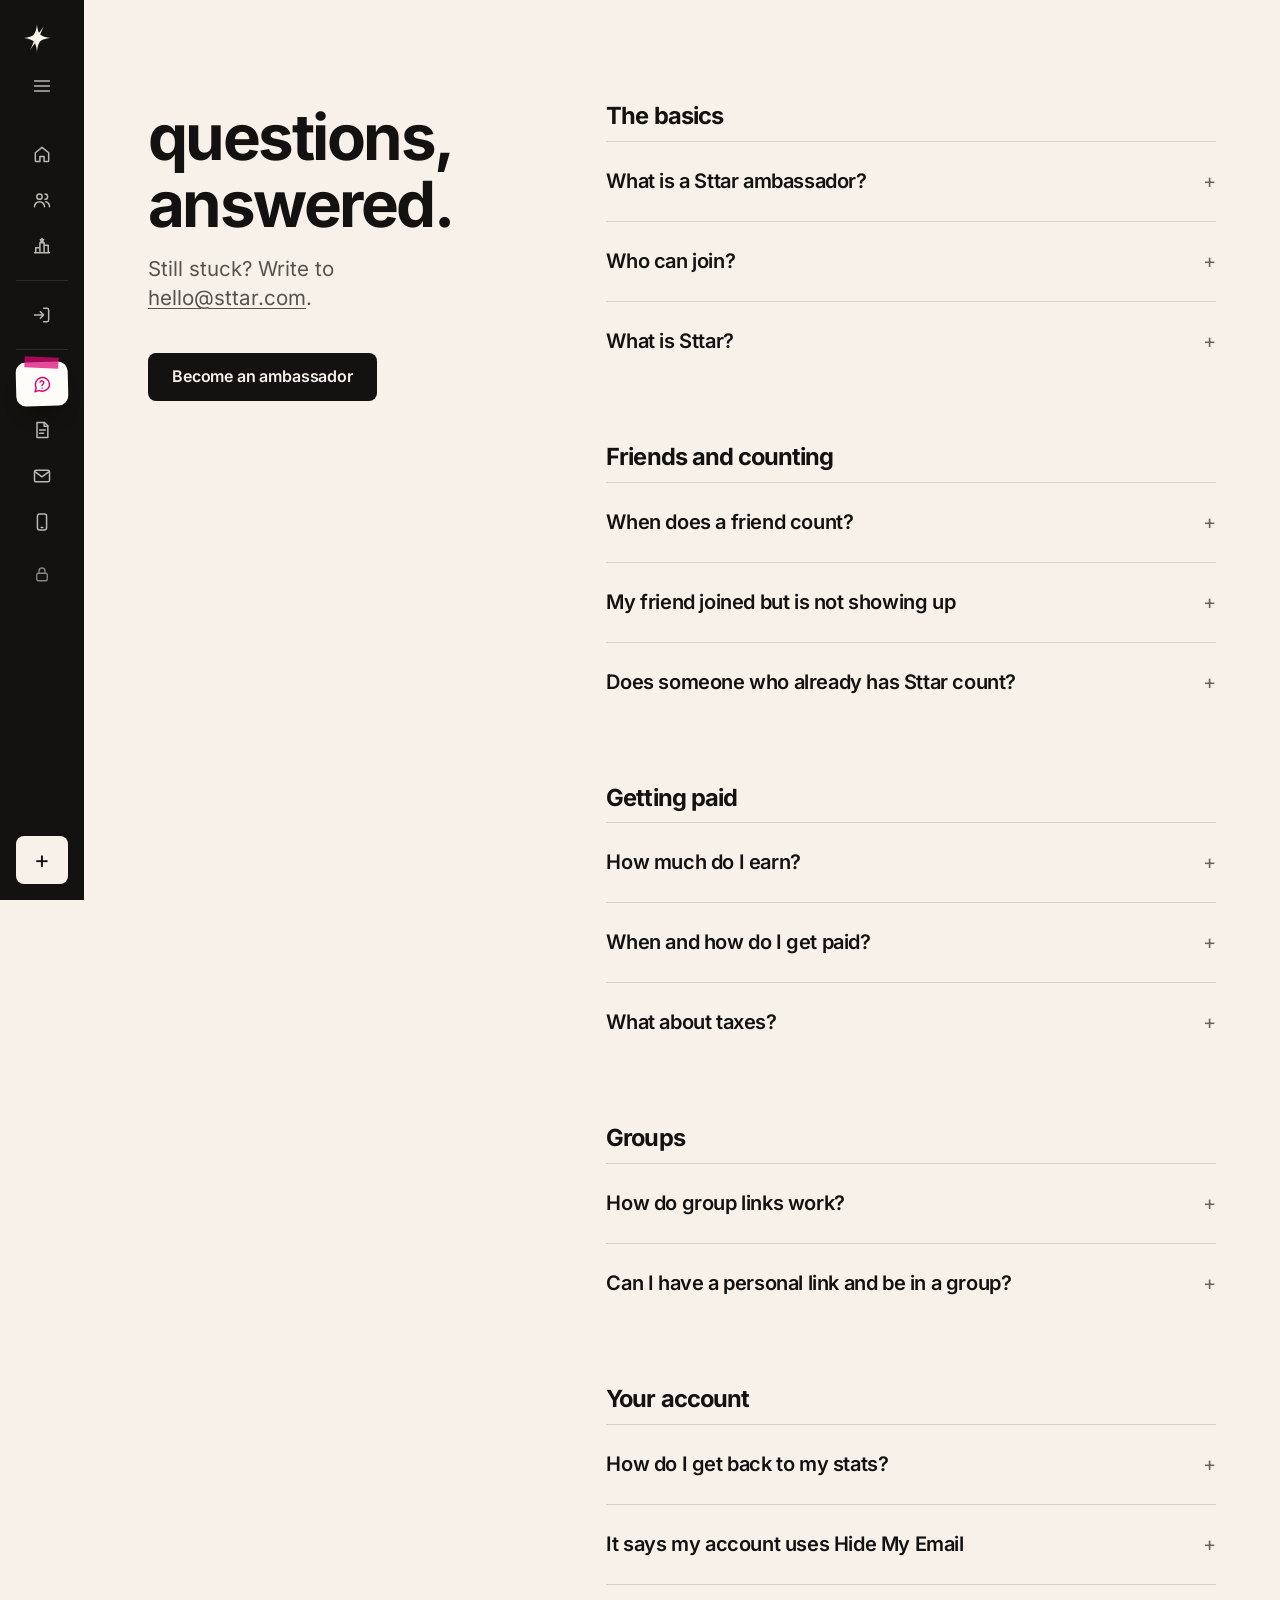
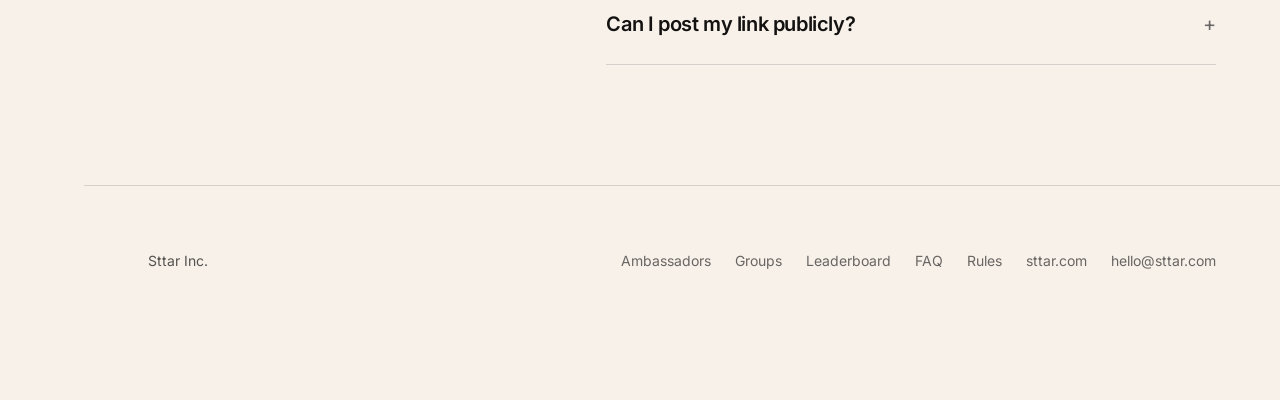
==== commit 3690e296: "Side nav: three-line collapse button, team login and admin section, separate My stats / Share kit / " ====
--- a/faq/index.html
+++ b/faq/index.html
@@ -2,7 +2,7 @@
 <html lang="en">
 <head>
 <meta charset="utf-8">
-<script>document.documentElement.classList.add("js")</script>
+<script>!function(d){d.classList.add("js");var s;try{s=localStorage.getItem("grow_side")}catch(e){}if(!matchMedia("(max-width:60rem)").matches&&(s?s==="mini":matchMedia("(max-width:80rem)").matches))d.classList.add("rail")}(document.documentElement)</script>
 <meta name="viewport" content="width=device-width, initial-scale=1, viewport-fit=cover">
 <title>FAQ, Sttar ambassadors</title>
 <meta name="description" content="How Sttar ambassadors works: links, counting friends, payouts and groups.">
--- a/assets/site.css
+++ b/assets/site.css
@@ -1,5 +1,6 @@
 /* Hallmark · shape: Split Studio, a join page built around the friend rule · genre: editorial · theme: brand · redesign: full · job: join
  * paper: oklch(96.1% 0.011 72) · accent: oklch(61.3% 0.239 0) · display: Inter · body: Inter · hero: Corridor (/), Stage (/groups), Banner (/signup), Banner (/me), Banner (/leaderboard), Banner (/faq), Banner (/rules), Banner (/team) · nav: edge-aligned, the wordmark and the join action · footer: statement over a wordmark mast · signature: a wall of real Sttar Daily Shots floating around the offer
+ * nav (Nov 2026): ink side nav on the left, taped tab marks the open page; icon rail 60-80rem; drawer under 60rem
  * axes: cream/grotesk/pink signal · posture: Restrained · contrast: pass · fold: pass · v2.0.0 */
 /* Hallmark · pre-emit critique: P4 H4 E4 S4 R4 V4 · weakest: S, the program could sit on any referral page; led with the friend rule and the real app instead of reward copy */
 /* Hallmark · waive 1 · --font-display is Inter, the face sttar.com and the Sttar app declare · the Sttar brand face is kept by this redesign of the ambassador pages */
@@ -14,7 +15,6 @@
 @font-face { font-family: "Inter"; font-style: normal; font-weight: 700; font-display: swap; src: url("./fonts/inter-latin-700-normal.woff2") format("woff2"); }
 
 /* ---------- page frame ---------- */
-:root { --nav-h: 64px; }
 body { padding-top: var(--nav-h); color: var(--color-ink-2); }
 h1, h2, h3 { color: var(--color-ink); }
 .wrap-narrow { max-width: 880px; }
@@ -28,26 +28,123 @@
 .mt-2xl { margin-top: var(--space-2xl); }
 .grid12 { display: grid; grid-template-columns: repeat(12, minmax(0, 1fr)); gap: var(--gap-columns); }
 
-/* ---------- nav ---------- */
-.nav { position: fixed; inset: 0 0 auto 0; z-index: var(--z-sticky-nav); height: var(--nav-h); background: var(--color-paper); border-bottom: var(--rule-hair) solid transparent; transition: border-color var(--dur-short) var(--ease-out); }
-.nav.scrolled { border-bottom-color: var(--color-rule); }
-.nav .container { height: 100%; display: flex; align-items: center; gap: var(--space-xl); }
+/* ---------- side nav: an ink rail down the left; the open tab is a print taped onto it ---------- */
+/* laptops: full sidebar · 60-80rem: icon rail with tooltips · phones: top bar + the same nav as a drawer */
+:root { --side-w: 264px; --nav-h: 0px; --side-line: oklch(29% 0.006 72); --side-dim: oklch(62% 0.008 72); }
+@media (max-width: 60rem) { :root { --side-w: 0px; --nav-h: 60px; } }
+body { padding-left: var(--side-w); }
+.faq a { white-space: nowrap; }
+
+.side { position: fixed; inset: 0 auto 0 0; z-index: var(--z-sticky-nav); width: var(--side-w); display: flex; flex-direction: column; gap: var(--space-lg); padding: var(--space-lg) var(--space-md) var(--space-md); background: var(--color-ink); color: var(--color-on-ink-2); overflow-y: auto; overscroll-behavior: contain; scrollbar-width: thin; scrollbar-color: oklch(36% 0.006 72) transparent; }
+.side :focus-visible { outline-color: var(--color-accent); }
+.side-top { display: flex; align-items: center; justify-content: space-between; gap: var(--space-sm); padding-left: var(--space-sm); margin-right: calc(var(--space-2xs) * -1); }
+.side-brand { display: grid; grid-template-columns: auto auto; column-gap: 10px; align-items: center; justify-content: start; color: var(--color-on-ink); text-decoration: none; }
+.side-brand svg { grid-row: span 2; width: 28px; height: 28px; transition: transform 700ms var(--ease-out); }
+.side-brand:hover svg { transform: rotate(90deg); }
+.side-word { font-size: 1.375rem; font-weight: 700; letter-spacing: -0.045em; line-height: 1; }
+.side-tag { font-size: var(--text-xs); line-height: 1.3; color: var(--side-dim); }
+.side-toggle { position: relative; display: grid; flex: none; width: 44px; height: 44px; place-items: center; padding: 0; border: 0; border-radius: var(--radius-control); background: none; color: var(--color-on-ink-2); cursor: pointer; transition: background-color var(--dur-micro) var(--ease-out), color var(--dur-micro) var(--ease-out); }
+.side-toggle:hover { background: oklch(24.5% 0.006 72); color: var(--color-on-ink); }
+.side-toggle:active { transform: scale(0.94); }
+.side-toggle svg { width: 22px; height: 22px; }
+
+.side-nav { display: flex; flex-direction: column; gap: var(--space-md); }
+.side-group { display: flex; flex-direction: column; gap: 2px; }
+.side-label { margin-bottom: var(--space-2xs); padding-inline: var(--space-sm); font-size: var(--text-xs); color: var(--side-dim); }
+.tab { --tilt: -1.4deg; position: relative; display: flex; align-items: center; gap: var(--space-sm); min-height: 40px; padding: 0 var(--space-sm); border-radius: 10px; color: var(--color-on-ink-2); text-decoration: none; font-size: 0.9375rem; font-weight: 600; letter-spacing: -0.01em; white-space: nowrap;
+  transition: background-color var(--dur-micro) var(--ease-out), color var(--dur-micro) var(--ease-out), transform var(--dur-long) var(--ease-out), box-shadow var(--dur-short) var(--ease-out); }
+.side-group .tab:nth-of-type(even) { --tilt: 1.2deg; }
+.tab svg { width: 20px; height: 20px; flex: none; transition: transform var(--dur-short) var(--ease-out); }
+.tab-ext { margin-left: auto; font-size: var(--text-xs); color: var(--side-dim); }
+.tab:hover { background: oklch(24.5% 0.006 72); color: var(--color-on-ink); }
+.tab:hover svg { transform: rotate(-10deg) scale(1.08); }
+.tab:active { transform: scale(0.98); }
+.tab[aria-current="page"] { background: var(--color-paper-2); color: var(--color-ink); transform: rotate(var(--tilt)); box-shadow: 0 14px 22px -14px oklch(0% 0 0 / 0.9); }
+.tab[aria-current="page"] svg { color: var(--color-accent); transform: none; }
+.tab[aria-current="page"]::before { content: ""; position: absolute; top: -5px; left: 50%; width: 34px; height: 11px; translate: -50% 0; rotate: calc(var(--tilt) * -3); background: color-mix(in oklab, var(--color-accent) 72%, transparent); }
+
+.side .btn { position: relative; gap: var(--space-xs); background: var(--color-paper); color: var(--color-ink); }
+.side .btn:hover { background: var(--color-paper-3); }
+.side .btn svg { width: 18px; height: 18px; flex: none; }
+.side .btn-quiet { color: var(--color-on-ink); box-shadow: inset 0 0 0 1.5px oklch(42% 0.006 72); }
+.side .btn-quiet:hover { background: oklch(26% 0.006 72); }
+.side-card { position: sticky; bottom: 0; margin-top: auto; padding: var(--space-md); border-radius: var(--radius-card); background: oklch(23% 0.006 72); box-shadow: inset 0 0 0 1px var(--side-line), 0 -18px 18px -2px var(--color-ink); }
+.side-fan { position: relative; height: 96px; margin-bottom: var(--space-sm); }
+.side-fan figure { position: absolute; top: 8px; left: calc(var(--k) * 44px + 4px); width: 64px; margin: 0; padding: 3px 3px 15px; background: var(--color-paper-2); box-shadow: 0 10px 18px -8px oklch(0% 0 0 / 0.7); transform: rotate(var(--r)); animation: bob 4.6s ease-in-out calc(var(--k) * -1.5s) infinite alternate; }
+.side-fan img { width: 100%; height: auto; aspect-ratio: 4 / 5; object-fit: cover; }
+@media (max-height: 820px) { .side-fan { display: none; } }
+@keyframes bob { to { transform: rotate(calc(var(--r) * -0.5)) translateY(-5px); } }
+.side-pill { position: absolute; left: 122px; top: 0; z-index: 1; padding: var(--space-3xs) var(--space-xs); border-radius: var(--radius-pill); background: var(--color-accent); color: var(--color-accent-ink); font-size: var(--text-sm); font-weight: 700; box-shadow: 0 6px 14px -6px oklch(0% 0 0 / 0.7); rotate: 6deg; }
+.side-pitch { font-size: var(--text-sm); line-height: 1.45; }
+.side-pitch b { color: var(--color-on-ink); font-weight: 600; }
+.side .side-cta { width: 100%; min-height: 44px; margin-top: var(--space-md); padding: 0 var(--space-sm); font-size: var(--text-sm); }
+.side-card:not(.mine) .side-cta svg { display: none; }
+.side-cap { display: flex; align-items: center; justify-content: space-between; gap: var(--space-xs); margin: calc(var(--space-2xs) * -1) 0 var(--space-xs); font-size: var(--text-xs); color: var(--side-dim); }
+.side-cap > span { min-width: 0; overflow: hidden; text-overflow: ellipsis; white-space: nowrap; }
+.side-link { display: block; padding: 10px var(--space-sm); border-radius: var(--radius-control); background: oklch(14.5% 0.005 72); color: var(--color-on-ink); font-size: var(--text-sm); font-weight: 600; overflow: hidden; text-overflow: ellipsis; white-space: nowrap; user-select: all; }
+.side-row { display: flex; gap: var(--space-xs); margin-top: var(--space-sm); }
+.side .side-row > * { flex: 1; justify-content: center; min-height: 40px; padding: 0 var(--space-sm); font-size: var(--text-sm); }
+.side-out { position: relative; flex: none; display: inline-flex; align-items: center; gap: 5px; min-height: 32px; padding: 0; border: 0; background: none; color: var(--side-dim); font: inherit; font-size: var(--text-xs); cursor: pointer; }
+.side-out:hover { color: var(--color-on-ink); }
+.side-out svg { width: 14px; height: 14px; }
+
+.side-team { position: relative; display: flex; align-items: center; gap: var(--space-xs); min-height: 32px; margin-top: calc(var(--space-xs) * -1); padding: 0 var(--space-sm); color: var(--side-dim); font-size: var(--text-xs); text-decoration: none; }
+.side-team:hover, .side-team[aria-current="page"] { color: var(--color-on-ink); }
+.side-team svg { width: 14px; height: 14px; }
+
+/* page changes: the side stays put and the taped tab slides to the new page (where the browser supports it) */
+@view-transition { navigation: auto; }
+@media (min-width: 60.01rem) {
+  .side { view-transition-name: side; }
+  .tab[aria-current="page"] { view-transition-name: tab-on; }
+}
+::view-transition-group(tab-on) { animation-duration: 420ms; animation-timing-function: var(--ease-out); }
+::view-transition-group(root) { animation-duration: 220ms; }
+@media (prefers-reduced-motion: reduce) { @view-transition { navigation: none; } .side-fan figure { animation: none; } }
+
+/* icon rail: the default on mid-size windows, or anywhere after the three-line button folds it; labels become tooltips */
+@media (min-width: 60.01rem) {
+  :root.rail { --side-w: 84px; }
+  .rail .side { align-items: center; gap: var(--space-lg); padding-inline: var(--space-sm); overflow: visible; }
+  .rail .side-top { padding: 0; margin: 0; }
+  .rail .side-word, .rail .side-tag, .rail .side-label, .rail .tab-ext, .rail .side-fan, .rail .side-pitch, .rail .side-link, .rail .side-row [data-share] { display: none; }
+  .rail .tab-l, .rail .side .btn span, .rail .side-out span, .rail .side-team span { position: absolute; width: 1px; height: 1px; overflow: hidden; clip-path: inset(50%); white-space: nowrap; }
+  .rail .side-nav { gap: var(--space-sm); align-items: center; }
+  .rail .side-group + .side-group { padding-top: var(--space-sm); border-top: var(--rule-hair) solid var(--side-line); }
+  .rail .tab { width: 52px; height: 44px; min-height: 0; justify-content: center; padding: 0; }
+  .rail .side-card, .rail .side-card.mine { position: static; margin-top: auto; padding: 0; background: none; box-shadow: none; }
+  .rail .side-row { margin: 0; }
+  .rail .side .side-cta, .rail .side .side-row > * { width: 52px; height: 48px; min-height: 0; margin: 0; padding: 0; flex: none; }
+  .rail .side-card.mine { display: flex; flex-direction: column; align-items: center; gap: var(--space-xs); }
+  .rail .side-cap { order: 2; margin: 0; }
+  .rail .side-cap > span, .rail .side-card:not(.mine) .side-cta svg { display: none; }
+  .rail .side-card:not(.mine) .side-cta::before { content: "+"; font-size: 1.5rem; font-weight: 400; line-height: 1; }
+  .rail .side-out { width: 52px; height: 40px; justify-content: center; }
+  .rail .side-out svg { width: 18px; height: 18px; }
+  .rail .side [data-tip]::after { content: attr(data-tip); position: absolute; left: calc(100% + 14px); top: 50%; translate: -4px -50%; z-index: var(--z-tooltip); padding: 6px 10px; border-radius: var(--radius-control); background: var(--color-ink); color: var(--color-on-ink); box-shadow: 0 8px 20px -8px oklch(0% 0 0 / 0.5); font-size: var(--text-sm); font-weight: 600; white-space: nowrap; opacity: 0; pointer-events: none; transition: opacity var(--dur-micro) var(--ease-out), translate var(--dur-short) var(--ease-out); }
+  .rail .side [data-tip]:hover::after, .rail .side [data-tip]:focus-visible::after { opacity: 1; translate: 0 -50%; }
+  .rail .side-top { flex-direction: column; gap: var(--space-sm); }
+  .rail .side-team { width: 52px; height: 36px; justify-content: center; margin-top: 0; padding: 0; }
+  .rail .side-team svg { width: 18px; height: 18px; }
+}
+
+/* phones: a cream top bar; the side nav is a drawer */
+.topbar { display: none; position: fixed; inset: 0 0 auto 0; z-index: var(--z-sticky); height: var(--nav-h); align-items: center; justify-content: space-between; gap: var(--space-sm); padding-inline: var(--gutter); background: var(--color-paper); border-bottom: var(--rule-hair) solid transparent; transition: border-color var(--dur-short) var(--ease-out); }
+.topbar.scrolled { border-bottom-color: var(--color-rule); }
 .wordmark { display: inline-flex; align-items: center; gap: var(--space-xs); color: var(--color-ink); text-decoration: none; font-weight: 700; font-size: var(--text-lg); letter-spacing: -0.04em; }
 .wordmark svg { width: 20px; height: 20px; }
-.nav-links { display: flex; gap: var(--space-lg); }
-.faq a { white-space: nowrap; }
-.nav-links a, .nav-right .link { color: var(--color-ink-2); text-decoration: none; font-size: var(--text-sm); font-weight: 400; white-space: nowrap; }
-.nav-links a:hover, .nav-right .link:hover { color: var(--color-ink); }
-.nav-links a[aria-current="page"] { color: var(--color-ink); text-decoration: underline; text-decoration-color: var(--color-accent); text-decoration-thickness: 2px; text-underline-offset: 0.4em; }
-.nav-right { margin-left: auto; display: flex; align-items: center; gap: var(--space-lg); }
-.menu-btn { display: none; width: 44px; height: 44px; border: 0; background: none; color: var(--color-ink); cursor: pointer; padding: 0; }
-.menu-btn svg { width: 22px; height: 22px; margin: auto; }
-.sheet { position: fixed; inset: var(--nav-h) 0 0 0; z-index: var(--z-sticky); background: var(--color-paper); padding: var(--space-lg) var(--gutter); display: flex; flex-direction: column; opacity: 0; transform: translateY(-8px); pointer-events: none; transition: opacity var(--dur-short) var(--ease-out), transform var(--dur-short) var(--ease-out); }
-.menu-open .sheet { opacity: 1; transform: none; pointer-events: auto; }
-.sheet a:not(.btn) { color: var(--color-ink); text-decoration: none; font-size: var(--text-2xl); font-weight: 700; letter-spacing: -0.04em; padding-block: var(--space-sm); border-bottom: var(--rule-hair) solid var(--color-rule); }
-.sheet .btn { margin-top: var(--space-xl); }
-@media (max-width: 60rem) { .nav-links, .nav-right .link { display: none; } .menu-btn { display: grid; } }
-@media (min-width: 60.01rem) { .sheet { display: none; } }
+.topbar-r { display: flex; align-items: center; gap: var(--space-xs); }
+.btn.btn-s { min-height: 40px; padding: 0 var(--space-md); font-size: var(--text-sm); }
+.menu-btn { display: grid; place-items: center; width: 44px; height: 44px; padding: 0; border: 0; background: none; color: var(--color-ink); cursor: pointer; }
+.menu-btn svg { width: 24px; height: 24px; }
+.scrim { display: none; }
+@media (max-width: 60rem) {
+  .topbar { display: flex; }
+  .side { width: min(86vw, 320px); padding-top: var(--space-md); visibility: hidden; transform: translateX(-104%); transition: transform 340ms var(--ease-out), visibility 0s linear 340ms; }
+  .menu-open .side { visibility: visible; transform: none; transition: transform 340ms var(--ease-out); box-shadow: 30px 0 60px -30px oklch(0% 0 0 / 0.6); }
+  .scrim { display: block; position: fixed; inset: 0; z-index: calc(var(--z-sticky-nav) - 1); background: oklch(18% 0.005 72 / 0.45); opacity: 0; pointer-events: none; transition: opacity 340ms var(--ease-out); }
+  .menu-open .scrim { opacity: 1; pointer-events: auto; }
+}
 
 /* ---------- controls ---------- */
 .btn { display: inline-flex; align-items: center; justify-content: center; min-height: 48px; padding: 0 var(--space-lg); border: 0; border-radius: var(--radius-control); background: var(--color-ink); color: var(--color-paper); font-size: var(--text-md); font-weight: 600; letter-spacing: -0.01em; text-decoration: none; white-space: nowrap; cursor: pointer; transition: background-color var(--dur-micro) var(--ease-out), transform var(--dur-micro) var(--ease-out); }
@@ -101,11 +198,9 @@
 .card figcaption b { color: var(--color-ink); font-weight: 600; }
 .js .card.out { transform: translate(70%, -14%) rotate(16deg); opacity: 0; }
 .js .card.out-left { transform: translate(-70%, -10%) rotate(-16deg); opacity: 0; }
-.deck-bar { display: flex; justify-content: center; margin-top: var(--space-md); }
-.deck-bar .textlink { color: var(--color-muted); }
 @media (max-width: 40rem) { .deck { width: min(100%, 340px); } }
 
-/* a month of Daily Shots drifting past; pauses on hover, focus and its button */
+/* a month of Daily Shots drifting past; pauses on hover and focus */
 .rail { overflow: hidden; padding-block: var(--space-xl) var(--space-2xl); }
 .rail-track { display: flex; gap: var(--space-lg); width: max-content; animation: drift 70s linear infinite; }
 .rail:hover .rail-track, .rail:focus-within .rail-track, .rail.paused .rail-track { animation-play-state: paused; }
@@ -137,6 +232,8 @@
 .rows { align-items: start; }
 .rows-head { grid-column: 1 / span 4; position: sticky; top: calc(var(--nav-h) + var(--space-xl)); }
 .rows-head .lead { margin-top: var(--space-md); }
+.rows-head:has(> h1) { container-type: inline-size; }
+.rows-head > h1 { font-size: min(var(--text-display), 19cqi); }
 .rows-body { grid-column: 6 / span 7; }
 @media (max-width: 60rem) { .rows-head, .rows-body { grid-column: 1 / -1; position: static; } }
 ol.rule { list-style: none; margin: 0; padding: 0; counter-reset: rule; }
@@ -216,11 +313,12 @@
 .form-intro .lead { margin-top: var(--space-md); }
 .form-card { grid-column: 7 / span 6; background: var(--color-paper-2); border-radius: var(--radius-card); padding: var(--space-lg) var(--space-xl); box-shadow: var(--shadow-card); }
 @media (max-width: 60rem) { .form-intro, .form-card { grid-column: 1 / -1; } .form-card { padding: var(--space-lg); } }
-label { display: block; font-size: var(--text-sm); font-weight: 600; color: var(--color-ink); margin-bottom: var(--space-xs); }
+label, p.label { display: block; font-size: var(--text-sm); font-weight: 600; color: var(--color-ink); margin-bottom: var(--space-xs); }
 .hint { display: block; min-height: 1lh; font-size: var(--text-sm); color: var(--color-muted); margin-top: var(--space-xs); }
+.hint.err { color: var(--color-error); }
 .field + .field { margin-top: var(--space-md); }
-input[type="text"], input[type="email"] { width: 100%; height: 48px; padding: 0 var(--space-md); border: 1.5px solid var(--color-field-edge); border-radius: var(--radius-control); background: var(--color-paper-2); font-size: var(--text-md); color: var(--color-ink); appearance: none; }
-input[type="text"]:focus-visible, input[type="email"]:focus-visible { outline: 2px solid var(--color-focus); outline-offset: -2px; }
+input[type="text"], input[type="email"], input[type="password"] { width: 100%; height: 48px; padding: 0 var(--space-md); border: 1.5px solid var(--color-field-edge); border-radius: var(--radius-control); background: var(--color-paper-2); font-size: var(--text-md); color: var(--color-ink); appearance: none; }
+input[type="text"]:focus-visible, input[type="email"]:focus-visible, input[type="password"]:focus-visible { outline: 2px solid var(--color-focus); outline-offset: -2px; }
 input:disabled { opacity: 0.55; cursor: not-allowed; }
 .at { position: relative; }
 .at span { position: absolute; left: var(--space-md); top: 0; height: 48px; display: flex; align-items: center; color: var(--color-muted); pointer-events: none; }
@@ -232,6 +330,7 @@
 .tabs button[aria-selected="true"] { background: var(--color-paper-2); color: var(--color-ink); }
 .tabs button:active { transform: scale(0.98); }
 .tabs button:disabled { opacity: 0.55; cursor: not-allowed; }
+.paytabs { margin-bottom: var(--space-md); }
 .subhead { font-size: var(--text-md); font-weight: 600; color: var(--color-ink); margin: var(--space-xl) 0 var(--space-md); padding-top: var(--space-lg); border-top: var(--rule-hair) solid var(--color-rule); }
 ul.plain { list-style: none; margin: var(--space-lg) 0 0; padding: 0; }
 ul.plain li { padding-block: var(--space-sm); border-top: var(--rule-hair) solid var(--color-rule); }
@@ -272,6 +371,14 @@
 .caption em { flex: none; font-style: normal; font-weight: 600; text-decoration: underline; text-underline-offset: 0.2em; }
 .row { display: flex; gap: var(--space-sm); }
 .row > * { flex: 1; }
+.row > .peek { flex: none; }
+
+/* the stats page shows one view at a time: My stats, Share kit, Payout */
+#dash[data-view] [data-v] { display: none; }
+#dash[data-view="stats"] [data-v="stats"], #dash[data-view="share"] [data-v="share"], #dash[data-view="pay"] [data-v="pay"] { display: block; }
+#dash [data-v] > .dash:first-child { margin-top: var(--space-xl); }
+[data-v="share"] #qr { width: min(100%, 280px); height: auto; aspect-ratio: 1; margin-bottom: var(--space-sm); }
+[data-v="pay"] .empty { padding-block: 0; }
 
 /* ---------- team table ---------- */
 .scroll { overflow-x: auto; }
@@ -287,14 +394,14 @@
 .toolbar .at { flex: 1; min-width: 200px; }
 
 /* ---------- footer: a statement over a wordmark mast ---------- */
-.footer { background: var(--color-ink); color: var(--color-on-ink-2); padding-top: var(--section-gap-s); overflow: hidden; }
+.footer { background: var(--color-ink); color: var(--color-on-ink-2); padding-top: var(--section-gap-s); overflow: hidden; container-type: inline-size; }
 .footer .statement { font-size: var(--text-section); font-weight: 700; letter-spacing: -0.04em; line-height: 1; color: var(--color-on-ink); max-width: 18ch; }
 .footer .actions { margin-top: var(--space-xl); }
 .footer-links { display: flex; flex-wrap: wrap; gap: var(--space-md) var(--space-lg); margin-top: var(--space-3xl); padding-top: var(--space-lg); border-top: var(--rule-hair) solid var(--color-ink-3); font-size: var(--text-sm); }
 .footer-links a { color: var(--color-on-ink-2); text-decoration: none; }
 .footer-links a:hover { color: var(--color-on-ink); }
 .footer-links span { margin-right: auto; }
-.mast { display: flex; align-items: flex-start; justify-content: center; gap: 0.06em; margin-top: var(--space-xl); height: 0.62em; font-size: clamp(7rem, 25vw, 22rem); overflow: hidden; line-height: 1; color: var(--color-on-ink); }
+.mast { display: flex; align-items: flex-start; justify-content: center; gap: 0.06em; margin-top: var(--space-xl); height: 0.62em; font-size: clamp(7rem, 25vw, 22rem); font-size: clamp(5rem, 25cqi, 22rem); overflow: hidden; line-height: 1; color: var(--color-on-ink); }
 .mast svg { width: 0.72em; height: 0.72em; margin-top: 0.1em; flex: none; }
 .mast span { font-weight: 700; letter-spacing: -0.05em; white-space: nowrap; }
 .foot-mini { padding-block: var(--space-2xl); border-top: var(--rule-hair) solid var(--color-rule); font-size: var(--text-sm); }
@@ -327,14 +434,13 @@
 .wall-card h1 { margin-inline: auto; font-size: clamp(2.75rem, 6vw, 5.5rem); line-height: 0.92; }
 .wall-card .lead { margin: var(--space-lg) auto 0; }
 .wall-card .actions { justify-content: center; margin-top: var(--space-xl); }
-.wall-pause { position: absolute; right: var(--gutter); bottom: var(--space-lg); z-index: var(--z-raised); background: var(--color-paper); padding: var(--space-2xs) var(--space-sm); border-radius: var(--radius-pill); }
 @media (max-width: 40rem) {
   .wall { min-height: 0; padding-block: var(--space-3xl); }
   .fl { width: 104px; }
   .fl-extra { display: none; }
   .wall-card { padding: var(--space-xl) var(--space-lg); }
 }
-@media (prefers-reduced-motion: reduce) { .fl { animation: none; } .wall-pause { display: none; } }
+@media (prefers-reduced-motion: reduce) { .fl { animation: none; } }
 .wall.offscreen .fl, .wall-card:focus-within ~ .wall-photos .fl { animation-play-state: paused; }
 
 /* the month control: a polaroid lands on the pile for each friend (up to nine) */
@@ -345,3 +451,54 @@
 @keyframes land { from { opacity: 0; transform: translateY(-30px) rotate(calc(var(--r) * 3)); } to { opacity: 1; transform: rotate(var(--r)); } }
 @media (prefers-reduced-motion: reduce) { .pp { animation: none; } }
 .pp span { display: none; } .pp:last-child span { display: block; }
+
+/* the month control: pick a group instead of dragging a slider */
+.picks { display: grid; gap: var(--space-sm); }
+.pick { display: flex; justify-content: space-between; align-items: center; gap: var(--space-md); min-height: 64px; padding: var(--space-sm) var(--space-lg); border: 1.5px solid var(--color-rule); border-radius: var(--radius-control); background: var(--color-paper-2); color: var(--color-ink); font: inherit; text-align: left; cursor: pointer; transition: border-color var(--dur-micro) var(--ease-out), background-color var(--dur-micro) var(--ease-out), transform var(--dur-micro) var(--ease-out); }
+.pick b { font-size: var(--text-md); font-weight: 600; }
+.pick span { font-size: var(--text-sm); color: var(--color-muted); font-variant-numeric: tabular-nums; white-space: nowrap; }
+.pick:hover { border-color: var(--color-field-edge); }
+.pick:active { transform: scale(0.99); }
+.pick[aria-pressed="true"] { border-color: var(--color-ink); background: var(--color-ink); color: var(--color-paper); }
+.pick[aria-pressed="true"] span { color: var(--color-on-ink-2); }
+.pick:focus-visible { outline: 2px solid var(--color-focus); outline-offset: 2px; }
+.month-out .actions { margin-top: var(--space-lg); }
+@media (max-width: 60rem) { .month-out { margin-top: var(--space-xl); } }
+
+/* ---------- sign-up page ---------- */
+.join-page { padding-block: var(--space-2xl) var(--section-gap-s); }
+.join-grid { display: grid; grid-template-columns: minmax(0, 5fr) minmax(0, 1fr) minmax(0, 6fr); grid-template-areas: "intro . card" "perks . card"; row-gap: var(--space-xl); align-items: start; }
+.join-intro { grid-area: intro; }
+.join-card { grid-area: card; background: var(--color-paper-2); border-radius: var(--radius-card); padding: var(--space-xl); box-shadow: 0 1px 2px oklch(20% 0.01 72 / 0.06), 0 24px 48px -24px oklch(20% 0.01 72 / 0.28); animation: rise 700ms var(--ease-out) 120ms both; }
+.perks { grid-area: perks; list-style: none; margin: 0; padding: 0; display: grid; gap: var(--space-sm); }
+.perks li { display: flex; align-items: center; gap: var(--space-sm); color: var(--color-ink); font-weight: 600; }
+.perks li::before { content: ""; flex: none; width: 24px; height: 24px; border-radius: var(--radius-pill); background: var(--color-ink) url("data:image/svg+xml,%3Csvg xmlns='http://www.w3.org/2000/svg' viewBox='0 0 24 24' fill='none' stroke='%23F7F1EA' stroke-width='2.6' stroke-linecap='round' stroke-linejoin='round'%3E%3Cpath d='M6.5 12.5l3.5 3.5 7.5-8'/%3E%3C/svg%3E") center / 16px no-repeat; }
+.join-intro h1 { font-size: clamp(2.5rem, 4.4vw, 4.5rem); line-height: 0.95; letter-spacing: -0.045em; animation: rise 700ms var(--ease-out) both; }
+.join-intro .lead { margin-top: var(--space-md); max-width: 30ch; animation: rise 700ms var(--ease-out) 60ms both; }
+.join-fan { position: relative; height: 150px; margin-bottom: var(--space-xl); }
+.join-fan figure { position: absolute; left: var(--x); top: 6px; width: 100px; margin: 0; background: var(--color-paper-2); padding: var(--space-2xs) var(--space-2xs) var(--space-lg); box-shadow: var(--shadow-photo); transform: rotate(var(--r)); animation: land 520ms var(--ease-out) calc(var(--k) * 110ms + 150ms) both; }
+.join-fan img { width: 100%; height: auto; aspect-ratio: 4 / 5; object-fit: cover; }
+.join-fan figure > span { position: absolute; right: -14px; top: -10px; background: var(--color-accent); color: var(--color-accent-ink); font-size: var(--text-sm); font-weight: 700; padding: var(--space-2xs) var(--space-sm); border-radius: var(--radius-pill); box-shadow: var(--shadow-card); }
+.join-card .tabs { margin-bottom: var(--space-xl); }
+.join-card .field + .field { margin-top: var(--space-lg); }
+.join-card input[type="text"], .join-card input[type="email"] { height: 52px; border-radius: var(--radius-control); transition: border-color var(--dur-micro) var(--ease-out), box-shadow var(--dur-micro) var(--ease-out); }
+.join-card .at span { height: 52px; }
+.join-card input::placeholder { color: var(--color-field-edge); }
+.join-card input[type="text"]:focus-visible, .join-card input[type="email"]:focus-visible { outline: 0; border-color: var(--color-ink); box-shadow: 0 0 0 4px oklch(18.2% 0.005 72 / 0.08); }
+.join-card .hint:empty { display: none; }
+.btn-go { width: 100%; min-height: 56px; margin-top: var(--space-xl); font-size: var(--text-lg); gap: var(--space-xs); }
+.btn-go::after { content: "\2192"; transition: transform var(--dur-short) var(--ease-out); }
+.btn-go:hover::after { transform: translateX(4px); }
+.btn-go.loading::after { content: ""; width: 16px; height: 16px; border: 2px solid currentColor; border-right-color: transparent; border-radius: var(--radius-pill); animation: spin 700ms linear infinite; }
+@keyframes spin { to { transform: rotate(360deg); } }
+.join-card .msg:empty { min-height: 0; margin-top: var(--space-sm); }
+.join-card #fine { margin-top: var(--space-sm); }
+.join-already { margin-top: var(--space-lg); padding-top: var(--space-lg); border-top: var(--rule-hair) solid var(--color-rule); }
+@media (max-width: 60rem) {
+  .join-page { padding-block: var(--space-xl) var(--space-2xl); }
+  .join-grid { grid-template-columns: minmax(0, 1fr); grid-template-areas: "intro" "card" "perks"; row-gap: var(--space-xl); }
+  .join-fan { height: 118px; margin-bottom: var(--space-lg); }
+  .join-fan figure { width: 78px; left: calc(var(--x) * 0.78); }
+  .join-card { padding: var(--space-lg); }
+}
+@media (prefers-reduced-motion: reduce) { .join-fan figure, .join-card, .join-intro h1, .join-intro .lead { animation: none; } .btn-go.loading::after { animation: none; } }
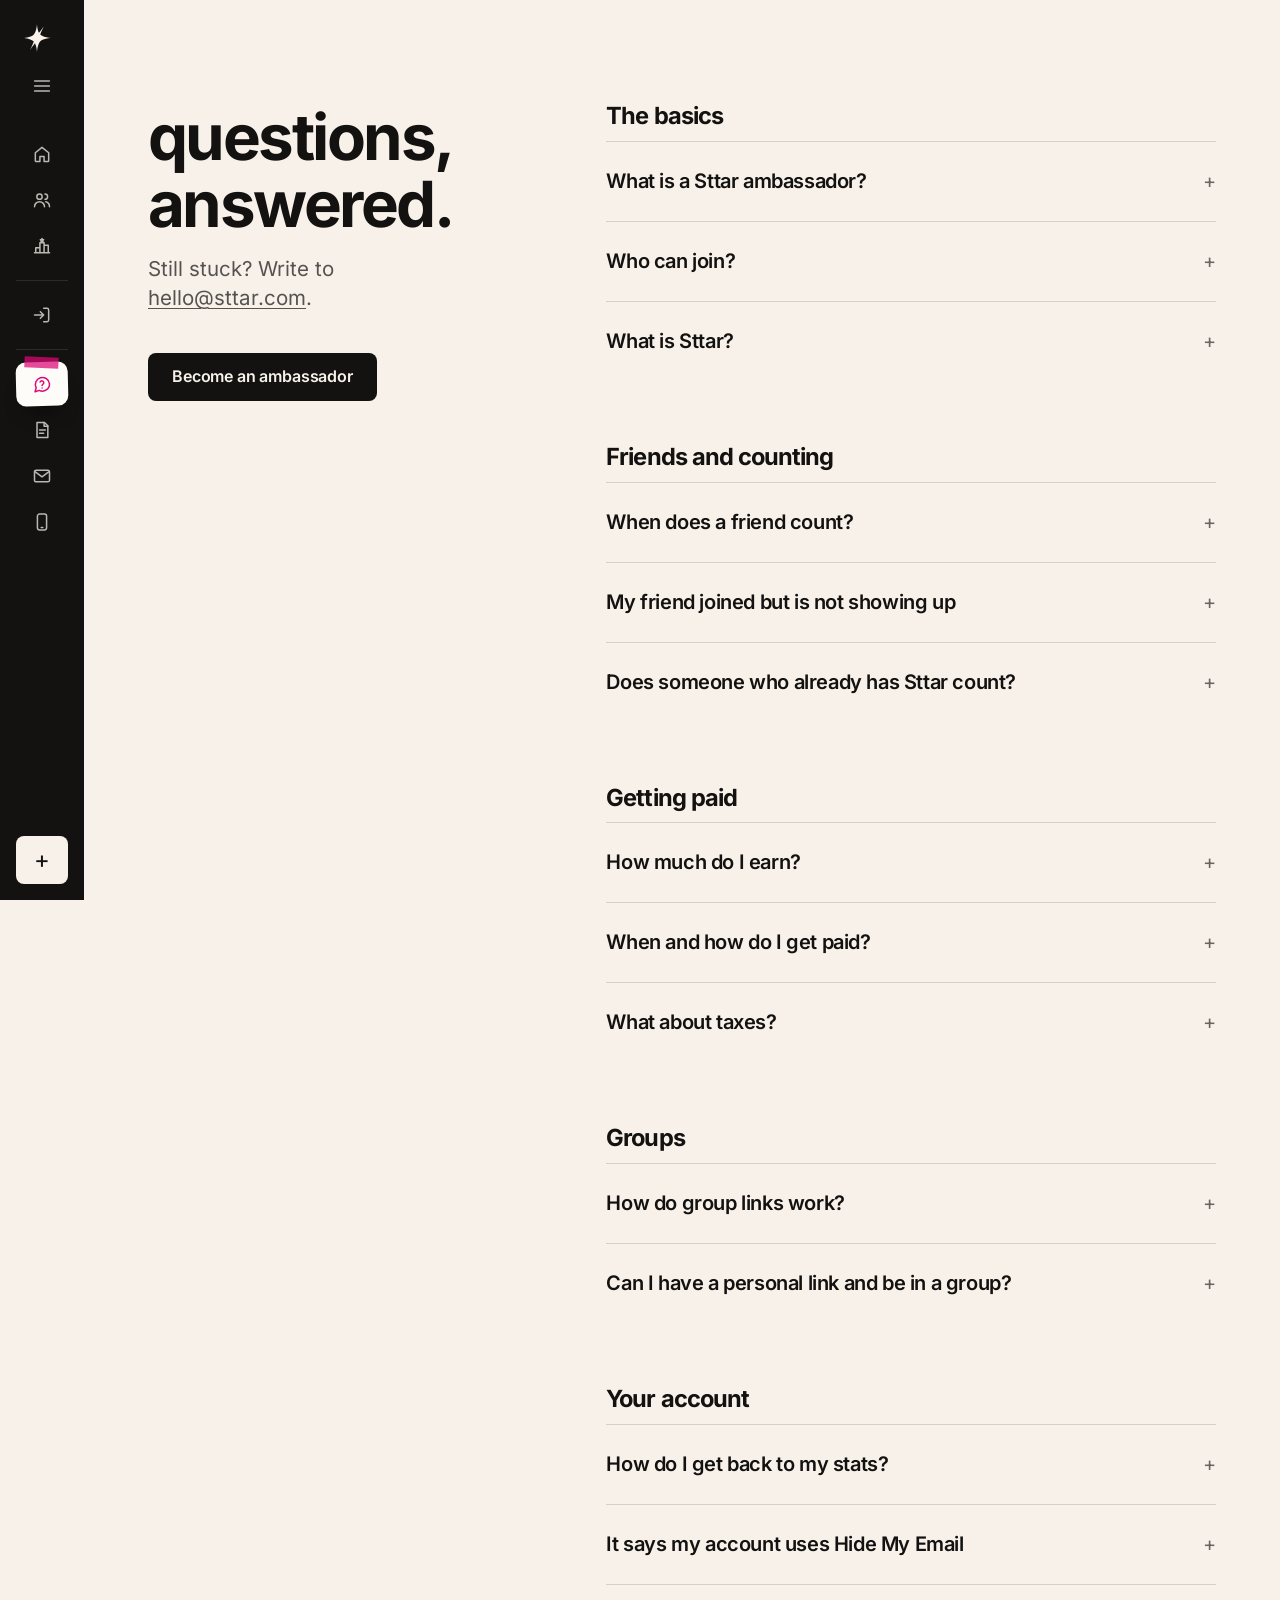
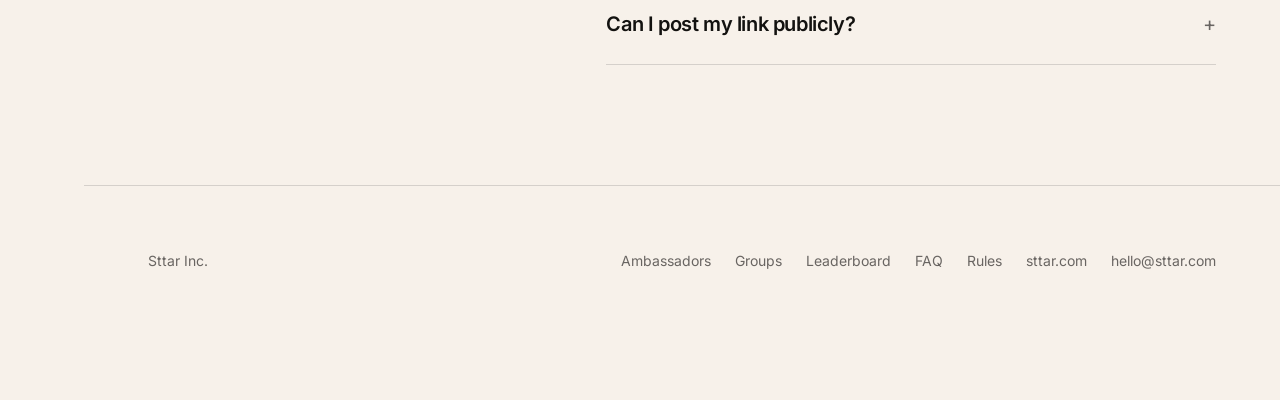
==== commit e6e766cd: "Side nav starts collapsed" ====
--- a/faq/index.html
+++ b/faq/index.html
@@ -2,7 +2,7 @@
 <html lang="en">
 <head>
 <meta charset="utf-8">
-<script>!function(d){d.classList.add("js");var s;try{s=localStorage.getItem("grow_side")}catch(e){}if(!matchMedia("(max-width:60rem)").matches&&(s?s==="mini":matchMedia("(max-width:80rem)").matches))d.classList.add("rail")}(document.documentElement)</script>
+<script>!function(d){d.classList.add("js");var s;try{s=localStorage.getItem("grow_side")}catch(e){}if(!matchMedia("(max-width:60rem)").matches&&s!=="full")d.classList.add("rail")}(document.documentElement)</script>
 <meta name="viewport" content="width=device-width, initial-scale=1, viewport-fit=cover">
 <title>FAQ, Sttar ambassadors</title>
 <meta name="description" content="How Sttar ambassadors works: links, counting friends, payouts and groups.">
--- a/assets/site.css
+++ b/assets/site.css
@@ -89,7 +89,7 @@
 .side-out svg { width: 14px; height: 14px; }
 
 .side-team { position: relative; display: flex; align-items: center; gap: var(--space-xs); min-height: 32px; margin-top: calc(var(--space-xs) * -1); padding: 0 var(--space-sm); color: var(--side-dim); font-size: var(--text-xs); text-decoration: none; }
-.side-team:hover, .side-team[aria-current="page"] { color: var(--color-on-ink); }
+.side-team:hover, .side-team[aria-current="page"] { color: var(--color-on-ink-2); }
 .side-team svg { width: 14px; height: 14px; }
 
 /* page changes: the side stays put and the taped tab slides to the new page (where the browser supports it) */
@@ -100,7 +100,7 @@
 }
 ::view-transition-group(tab-on) { animation-duration: 420ms; animation-timing-function: var(--ease-out); }
 ::view-transition-group(root) { animation-duration: 220ms; }
-@media (prefers-reduced-motion: reduce) { @view-transition { navigation: none; } .side-fan figure { animation: none; } }
+@media (prefers-reduced-motion: reduce) { .side-fan figure { animation: none; } ::view-transition-group(*), ::view-transition-old(*), ::view-transition-new(*) { animation: none !important; } }
 
 /* icon rail: the default on mid-size windows, or anywhere after the three-line button folds it; labels become tooltips */
 @media (min-width: 60.01rem) {
@@ -400,7 +400,8 @@
 .footer-links { display: flex; flex-wrap: wrap; gap: var(--space-md) var(--space-lg); margin-top: var(--space-3xl); padding-top: var(--space-lg); border-top: var(--rule-hair) solid var(--color-ink-3); font-size: var(--text-sm); }
 .footer-links a { color: var(--color-on-ink-2); text-decoration: none; }
 .footer-links a:hover { color: var(--color-on-ink); }
-.footer-links span { margin-right: auto; }
+.footer-links span, .footer-links a.foot-quiet { margin-right: auto; }
+.footer-links a.foot-quiet, .footer-links a.foot-quiet:hover { color: inherit; cursor: text; }
 .mast { display: flex; align-items: flex-start; justify-content: center; gap: 0.06em; margin-top: var(--space-xl); height: 0.62em; font-size: clamp(7rem, 25vw, 22rem); font-size: clamp(5rem, 25cqi, 22rem); overflow: hidden; line-height: 1; color: var(--color-on-ink); }
 .mast svg { width: 0.72em; height: 0.72em; margin-top: 0.1em; flex: none; }
 .mast span { font-weight: 700; letter-spacing: -0.05em; white-space: nowrap; }
